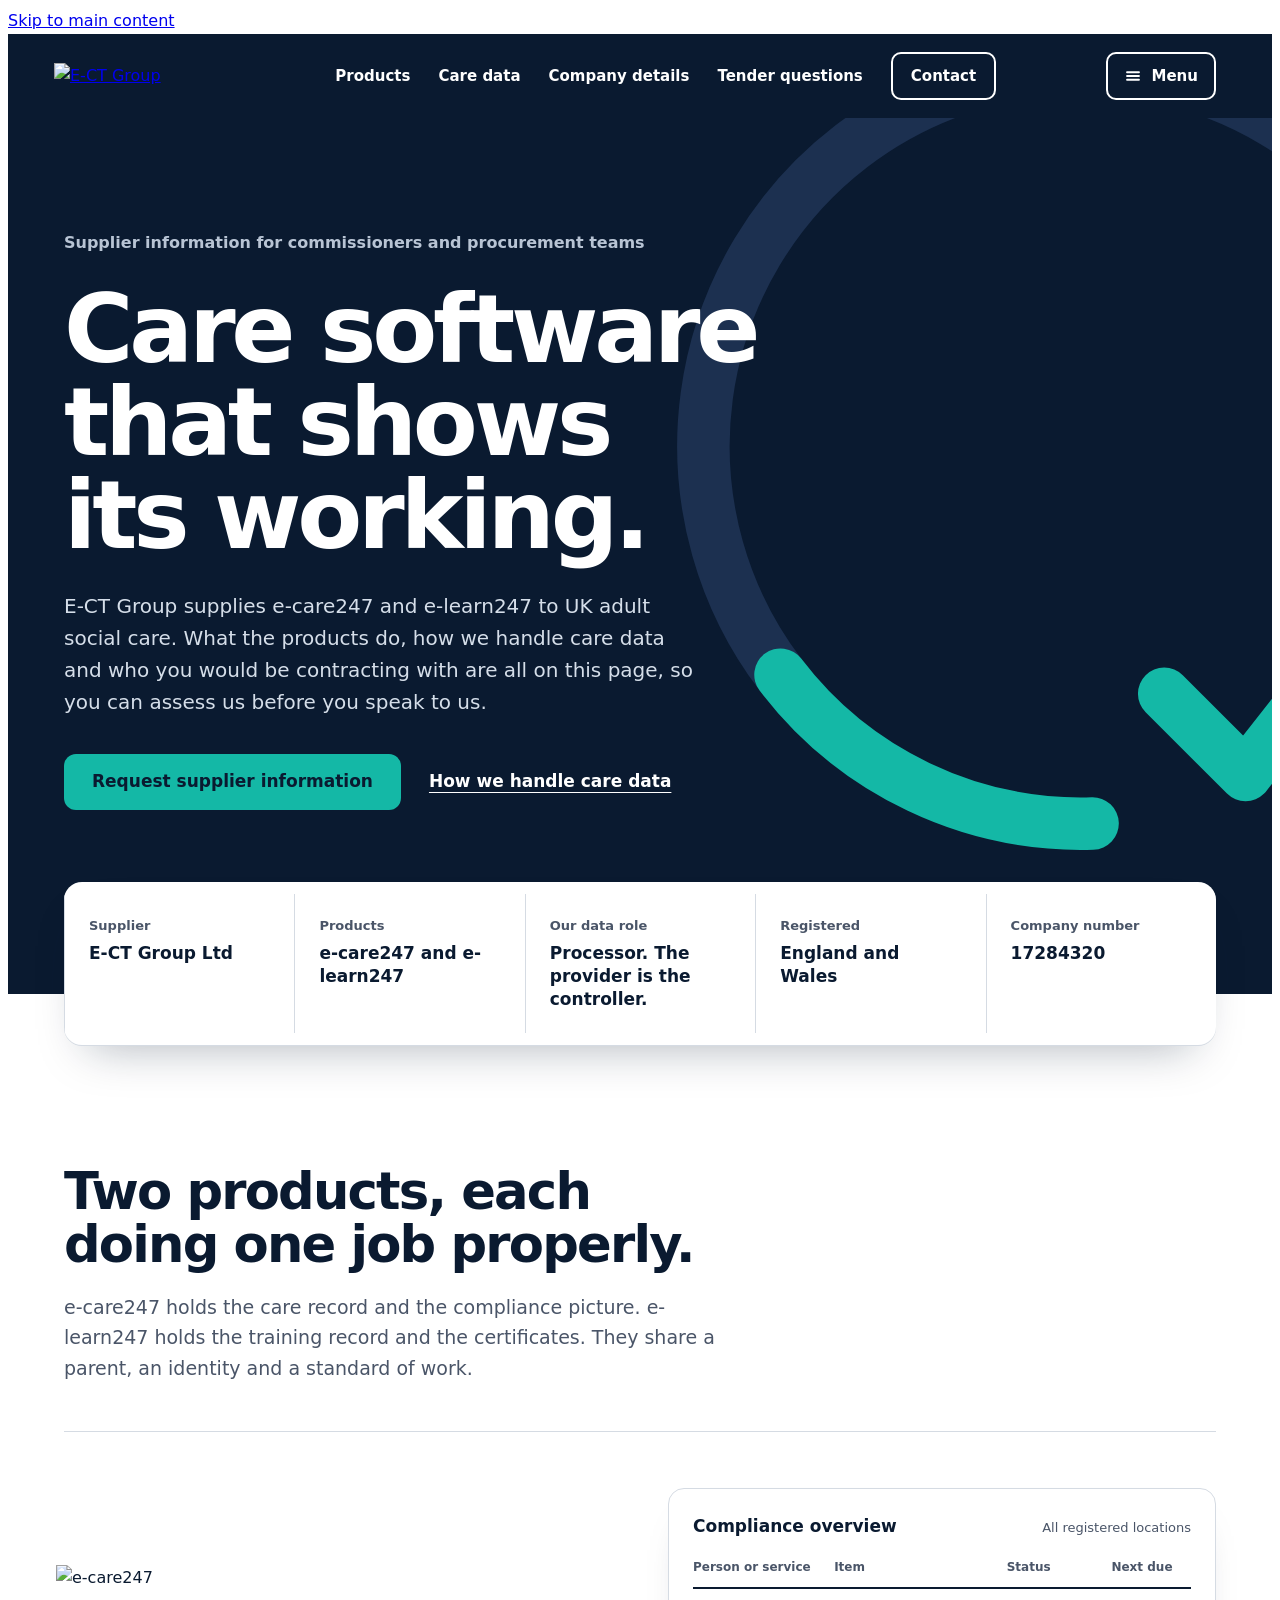
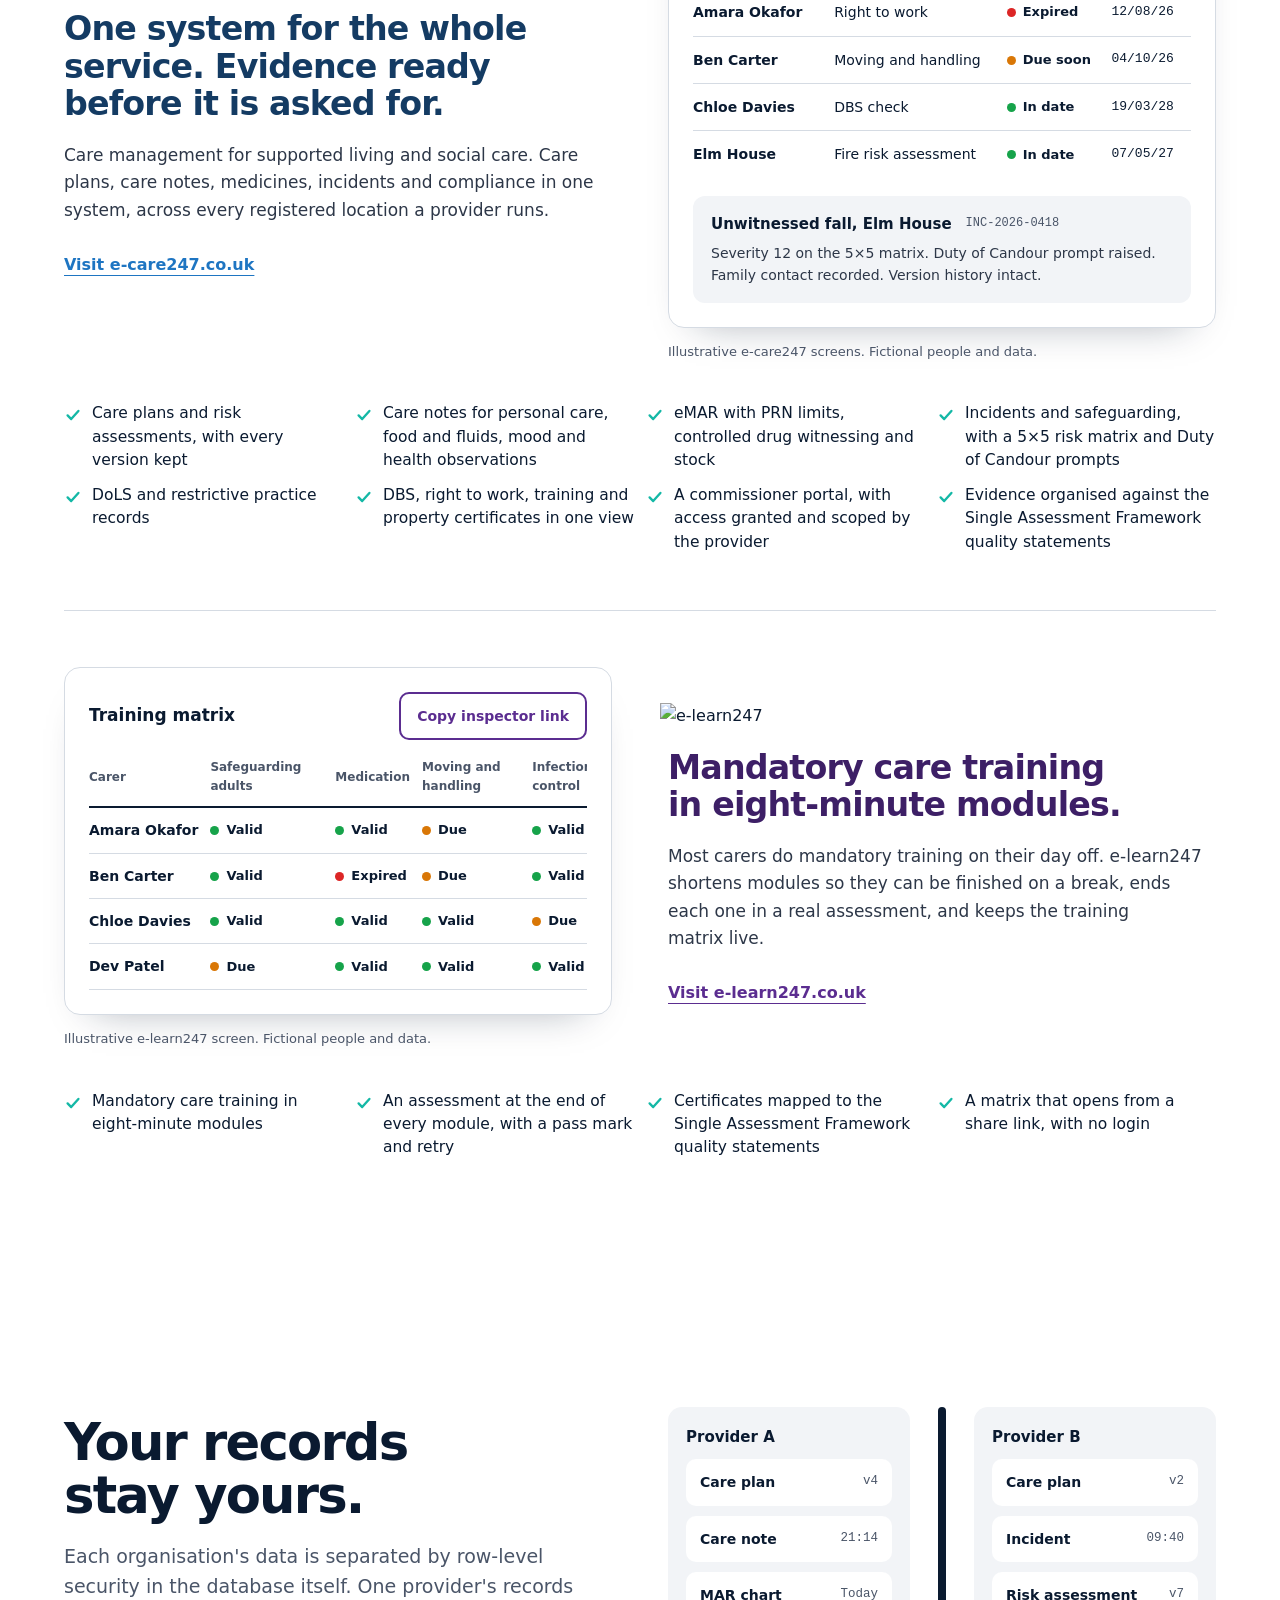
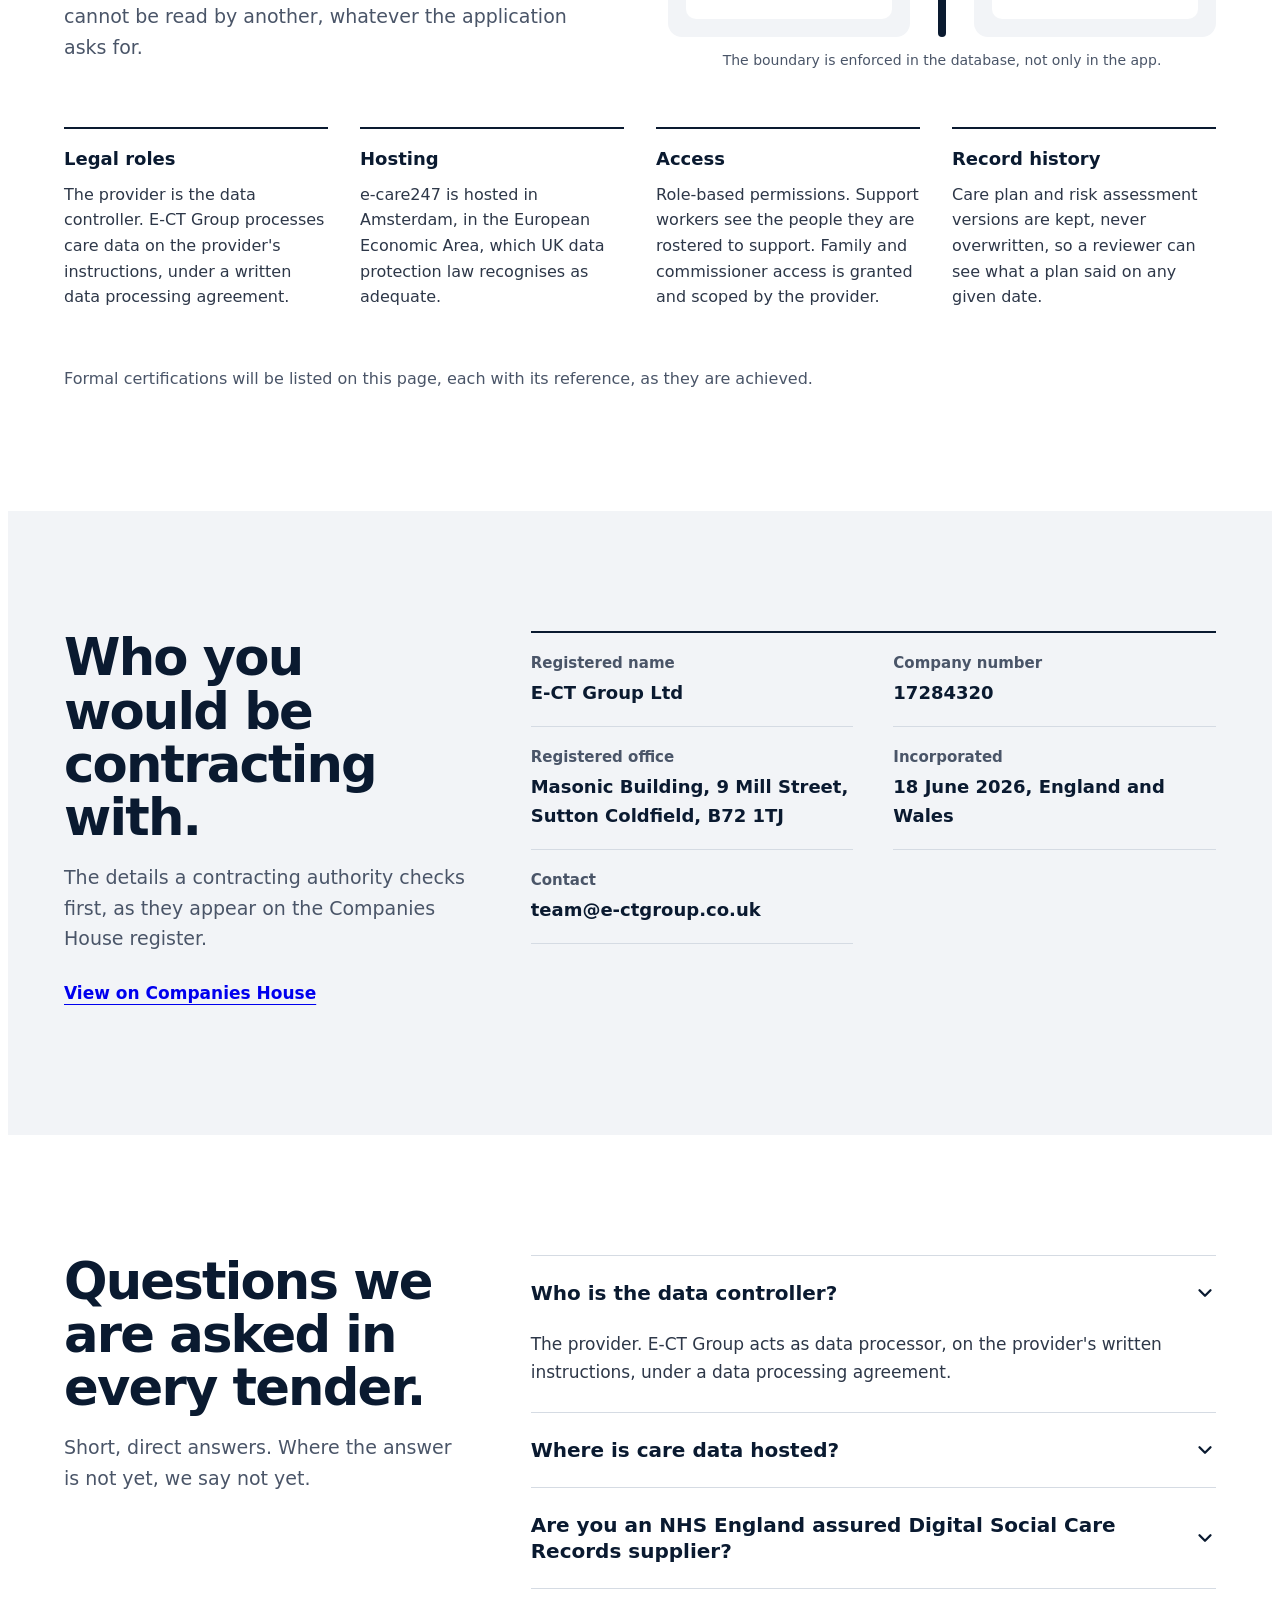
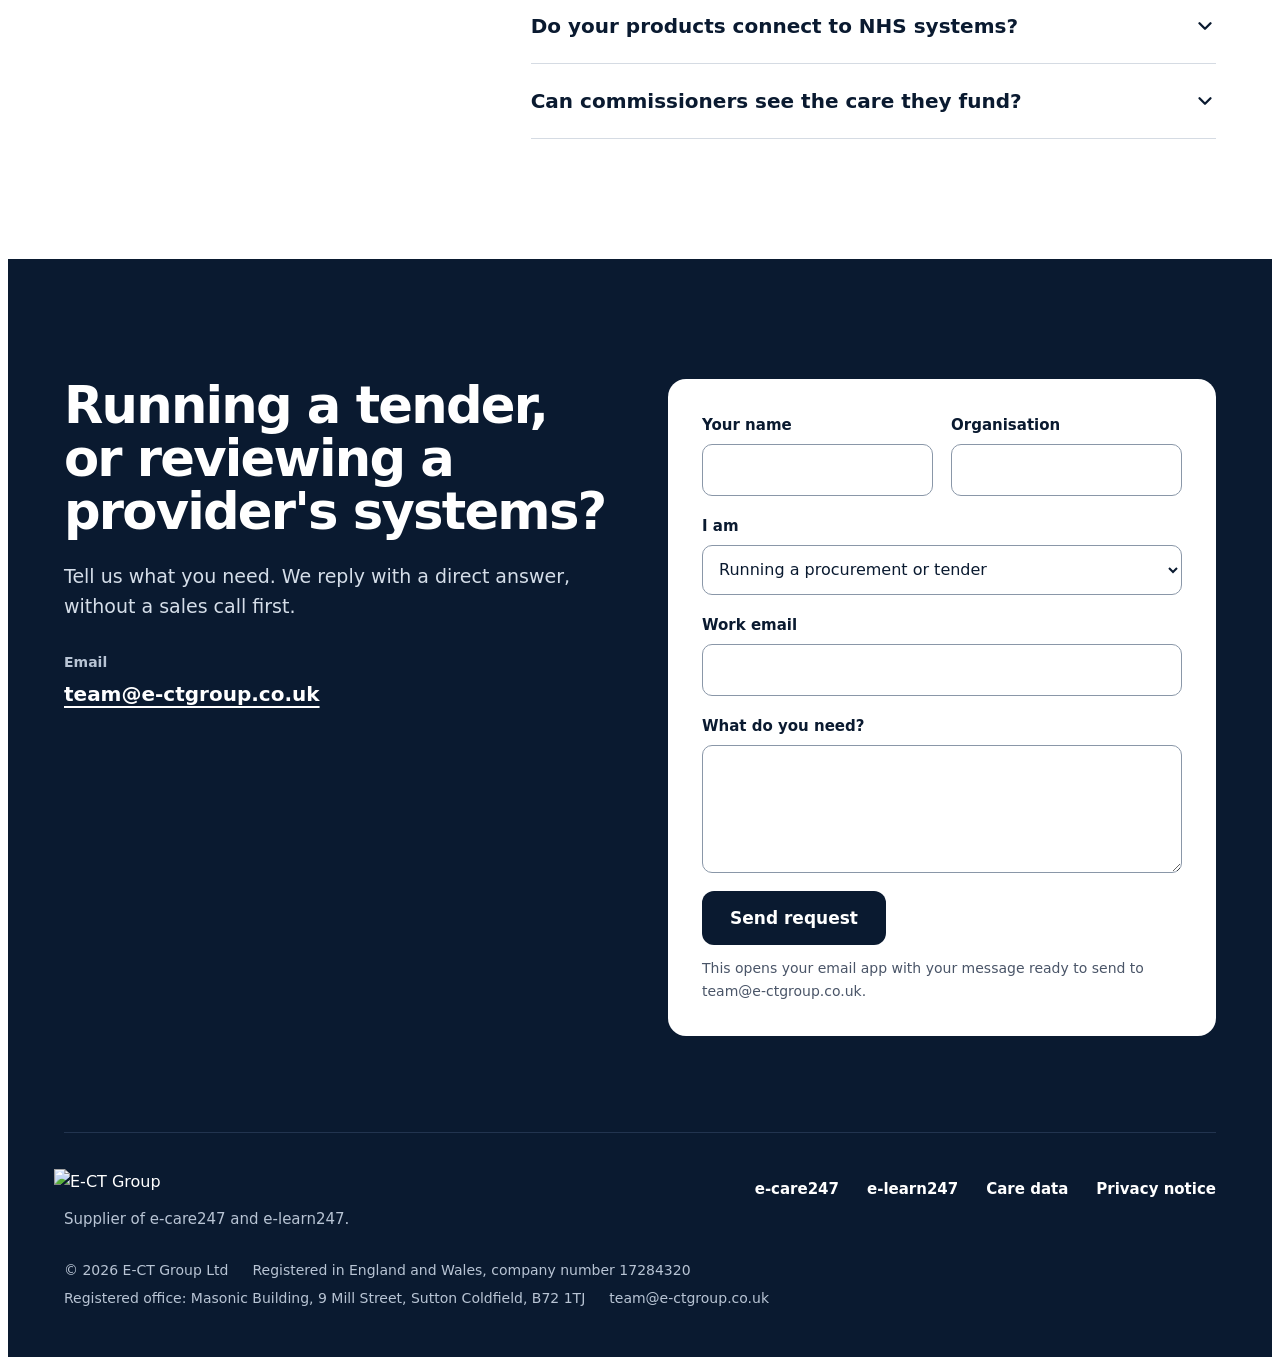
==== index.html @ 73a42988 "Add files via upload" ====
<!doctype html>
<html lang="en-GB">
<head>
<meta charset="utf-8">
<meta name="viewport" content="width=device-width, initial-scale=1">
<title>E-CT Group · Care software for UK adult social care</title>
<meta name="description" content="E-CT Group supplies e-care247 and e-learn247 to UK adult social care. Supplier information for commissioners and procurement teams: products, care data handling and company details.">
<link rel="canonical" href="https://e-ctgroup.co.uk/">
<meta name="theme-color" content="#0A1A30">
<meta property="og:type" content="website">
<meta property="og:site_name" content="E-CT Group">
<meta property="og:title" content="E-CT Group · Care software that shows its working">
<meta property="og:description" content="E-CT Group supplies e-care247 and e-learn247 to UK adult social care. Supplier information for commissioners and procurement teams: products, care data handling and company details.">
<meta property="og:url" content="https://e-ctgroup.co.uk/">
<meta property="og:image" content="https://e-ctgroup.co.uk/assets/img/og-image.png">
<meta property="og:locale" content="en_GB">
<meta name="twitter:card" content="summary_large_image">
<link rel="icon" href="/favicon.svg" type="image/svg+xml">
<link rel="icon" href="/favicon-32.png" sizes="32x32" type="image/png">
<link rel="apple-touch-icon" href="/apple-touch-icon.png">
<link rel="manifest" href="/site.webmanifest">
<link rel="preload" href="/assets/fonts/manrope.woff2" as="font" type="font/woff2" crossorigin>
<link rel="stylesheet" href="/assets/site.css">
<script type="application/ld+json">{"@context": "https://schema.org", "@type": "Organization", "name": "E-CT Group Ltd", "alternateName": "E-CT Group", "url": "https://e-ctgroup.co.uk/", "logo": "https://e-ctgroup.co.uk/assets/img/e-ct-group.svg", "email": "team@e-ctgroup.co.uk", "address": {"@type": "PostalAddress", "streetAddress": "Masonic Building, 9 Mill Street", "addressLocality": "Sutton Coldfield", "postalCode": "B72 1TJ", "addressCountry": "GB"}, "identifier": "17284320"}</script>
<script src="/assets/site.js" defer></script>
</head>
<body>
<div style="font-family: 'Manrope', system-ui, sans-serif; color: #0A1A30; background: #FFFFFF; font-size: 16px; line-height: 1.6">
<a href="#main" class="skip">Skip to main content</a><header style="background: #0A1A30; position: relative; z-index: 20">
<div style="max-width: 1200px; margin: 0 auto; padding-left: 24px; padding-right: 24px; box-sizing: border-box; padding-top: 18px; padding-bottom: 18px; display: flex; flex-wrap: wrap; align-items: center; justify-content: space-between; gap: 12px 24px">
<a href="/" aria-label="E-CT Group home" style="display: block; margin-left: -10px"><img src="/assets/img/e-ct-group-on-dark.svg" alt="E-CT Group" style="width: 172px; height: auto; display: block"></a>
<nav aria-label="Main" class="dnav" style="display: flex; flex-wrap: wrap; align-items: center; gap: 4px 28px; font-size: 15px; font-weight: 600">
<a href="#products" class="navlink" style="text-decoration: none; padding: 10px 0; color: #FFFFFF">Products</a>
<a href="#data" class="navlink" style="text-decoration: none; padding: 10px 0; color: #FFFFFF">Care data</a>
<a href="#company" class="navlink" style="text-decoration: none; padding: 10px 0; color: #FFFFFF">Company details</a>
<a href="#questions" class="navlink" style="text-decoration: none; padding: 10px 0; color: #FFFFFF">Tender questions</a>
<a href="#contact" style="text-decoration: none; padding: 10px 18px; border: 2px solid #FFFFFF; border-radius: 10px; color: #FFFFFF">Contact</a>
</nav>
<details class="mnav">
<summary aria-label="Open menu" style="list-style: none; cursor: pointer; display: inline-flex; align-items: center; gap: 10px; min-height: 44px; padding: 0 16px; border: 2px solid #FFFFFF; border-radius: 10px; color: #FFFFFF; font-weight: 700; font-size: 15px"><svg width="18" height="18" viewBox="0 0 24 24" aria-hidden="true"><path d="M4 7h16M4 12h16M4 17h16" fill="none" stroke="#FFFFFF" stroke-width="2.4" stroke-linecap="round"></path></svg>Menu</summary>
<nav aria-label="Main" class="mpanel" style="position: absolute; left: 0; right: 0; top: 100%; background: #0A1A30; border-top: 1px solid #22344F; padding: 8px 24px 24px; display: flex; flex-direction: column; font-size: 18px; font-weight: 700; box-shadow: 0 24px 40px -20px rgba(0, 0, 0, 0.6)">
<a href="#products" style="color: #FFFFFF; text-decoration: none; padding: 14px 0; border-bottom: 1px solid #22344F">Products</a>
<a href="#data" style="color: #FFFFFF; text-decoration: none; padding: 14px 0; border-bottom: 1px solid #22344F">Care data</a>
<a href="#company" style="color: #FFFFFF; text-decoration: none; padding: 14px 0; border-bottom: 1px solid #22344F">Company details</a>
<a href="#questions" style="color: #FFFFFF; text-decoration: none; padding: 14px 0; border-bottom: 1px solid #22344F">Tender questions</a>
<a href="#contact" style="color: #FFFFFF; text-decoration: none; padding: 14px 0">Contact</a>
</nav>
</details>
</div>
</header>
<main id="main"><section id="top" aria-labelledby="hero-h" style="background: #0A1A30; color: #FFFFFF; position: relative; overflow: hidden">
<svg class="hero-ring" viewBox="0 0 3600 3600" aria-hidden="true" style="position: absolute; right: -260px; top: -120px; width: 900px; height: 900px; pointer-events: none; overflow: visible">
<defs>
<mask id="ring-reveal" maskUnits="userSpaceOnUse" x="-400" y="-400" width="4400" height="4400">
<path class="ring-sweep" pathLength="1" d="M1842.286 3301.788A1510.300 1510.300 0 1 1 2991.046 868.819" fill="none" stroke="#FFFFFF" stroke-width="236" stroke-linecap="round"></path>
</mask>
</defs>
<g class="ring-spin">
<g mask="url(#ring-reveal)">
<path d="M594.033 2706.816A1510.300 1510.300 0 0 1 2991.046 868.819" fill="none" stroke="#1C3050" stroke-width="210" stroke-linecap="round"></path>
<path d="M1842.286 3301.788A1510.300 1510.300 0 0 1 594.033 2706.816" fill="none" stroke="#14B8A6" stroke-width="210" stroke-linecap="round"></path>
</g>
<g class="tick-pop">
<path class="tick-draw" pathLength="1" d="M2128.81 2782.82L2454.23 3108.04L3190.35 2169.31" fill="none" stroke="#14B8A6" stroke-width="210" stroke-linecap="round" stroke-linejoin="round"></path>
</g>
</g>
</svg>
<div class="hero-pad" style="max-width: 1200px; margin: 0 auto; padding-left: 24px; padding-right: 24px; box-sizing: border-box; position: relative; padding-top: 112px; padding-bottom: 184px; display: flex; flex-direction: column; gap: 28px">
<p class="rise rise-1" style="margin: 0; font-size: 16px; font-weight: 600; color: #B8C4D4">Supplier information for commissioners and procurement teams</p>
<h1 id="hero-h" class="rise rise-2" style="margin: 0; font-size: clamp(48px, 7.4vw, 104px); line-height: 0.98; font-weight: 800; letter-spacing: -0.045em; max-width: 860px; text-wrap: balance">Care software that shows its working.</h1>
<p class="rise rise-3" style="margin: 0; font-size: 20px; line-height: 1.6; color: #D5DEE9; max-width: 640px; text-wrap: pretty">E-CT Group supplies e-care247 and e-learn247 to UK adult social care. What the products do, how we handle care data and who you would be contracting with are all on this page, so you can assess us before you speak to us.</p>
<div class="rise rise-4" style="display: flex; flex-wrap: wrap; align-items: center; gap: 14px 28px; padding-top: 8px">
<a href="#contact" style="display: inline-flex; align-items: center; min-height: 56px; padding: 0 28px; border-radius: 12px; background: #14B8A6; color: #0A1A30; font-weight: 800; font-size: 17px; text-decoration: none">Request supplier information</a>
<a href="#data" style="color: #FFFFFF; font-weight: 700; font-size: 17px; text-underline-offset: 5px; padding: 12px 0">How we handle care data</a>
</div>
</div>
</section>
<div style="max-width: 1200px; margin: 0 auto; padding-left: 24px; padding-right: 24px; box-sizing: border-box; position: relative; margin-top: -112px">
<div aria-label="Supplier at a glance" class="rise rise-5 facts" style="background: #FFFFFF; border-radius: 18px; box-shadow: 0 1px 0 #D5DBE3, 0 24px 48px -24px rgba(10, 26, 48, 0.35); padding: 12px 0; display: grid; grid-template-columns: repeat(auto-fit, minmax(min(136px, 100%), 1fr)); gap: 0px; ; overflow: hidden">
<div class="fact" style="display: flex; flex-direction: column; gap: 6px; padding: 22px 24px; border-left: 1px solid #D5DBE3"><span style="font-size: 13px; font-weight: 600; color: #4A5568">Supplier</span><span style="font-size: 17px; line-height: 1.35; font-weight: 700; color: #0A1A30">E-CT Group Ltd</span></div>
<div class="fact" style="display: flex; flex-direction: column; gap: 6px; padding: 22px 24px; border-left: 1px solid #D5DBE3"><span style="font-size: 13px; font-weight: 600; color: #4A5568">Products</span><span style="font-size: 17px; line-height: 1.35; font-weight: 700; color: #0A1A30">e-care247 and e-learn247</span></div>
<div class="fact" style="display: flex; flex-direction: column; gap: 6px; padding: 22px 24px; border-left: 1px solid #D5DBE3"><span style="font-size: 13px; font-weight: 600; color: #4A5568">Our data role</span><span style="font-size: 17px; line-height: 1.35; font-weight: 700; color: #0A1A30">Processor. The provider is the controller.</span></div>
<div class="fact" style="display: flex; flex-direction: column; gap: 6px; padding: 22px 24px; border-left: 1px solid #D5DBE3"><span style="font-size: 13px; font-weight: 600; color: #4A5568">Registered</span><span style="font-size: 17px; line-height: 1.35; font-weight: 700; color: #0A1A30">England and Wales</span></div>
<div class="fact" style="display: flex; flex-direction: column; gap: 6px; padding: 22px 24px; border-left: 1px solid #D5DBE3"><span style="font-size: 13px; font-weight: 600; color: #4A5568">Company number</span><span style="font-size: 17px; line-height: 1.35; font-weight: 700; color: #0A1A30">17284320</span></div>
</div>
</div>
<section id="products" aria-labelledby="products-h" style="background: #FFFFFF">
<div class="pad" style="max-width: 1200px; margin: 0 auto; padding-left: 24px; padding-right: 24px; box-sizing: border-box; padding-top: 120px; padding-bottom: 72px; display: flex; flex-direction: column; gap: 20px">
<h2 id="products-h" style="margin: 0; font-size: clamp(32px, 4vw, 52px); line-height: 1.04; font-weight: 800; letter-spacing: -0.035em; color: #0A1A30; text-wrap: balance; max-width: 820px">Two products, each doing one job properly.</h2>
<p style="margin: 0; font-size: 19px; line-height: 1.6; color: #4A5568; max-width: 680px; text-wrap: pretty">e-care247 holds the care record and the compliance picture. e-learn247 holds the training record and the certificates. They share a parent, an identity and a standard of work.</p>
<div style="padding-top: 28px">
<article id="e-care247" aria-label="e-care247" style="display: flex; flex-direction: column; gap: 40px; padding: 56px 0; border-top: 1px solid #D5DBE3">
<div style="display: grid; grid-template-columns: repeat(auto-fit, minmax(min(440px, 100%), 1fr)); gap: 56px; align-items: center"><div style="display: flex; flex-direction: column; gap: 20px; min-width: 0">
<img loading="lazy" decoding="async" src="/assets/img/e-care247.png" alt="e-care247" style="width: 250px; height: auto; display: block; margin-left: -8px">
<h3 style="margin: 0; font-size: clamp(26px, 2.6vw, 34px); line-height: 1.12; font-weight: 800; letter-spacing: -0.025em; color: #143B63; text-wrap: balance">One system for the whole service. Evidence ready before it is asked for.</h3>
<p style="margin: 0; font-size: 17px; line-height: 1.6; color: #2D3748; text-wrap: pretty">Care management for supported living and social care. Care plans, care notes, medicines, incidents and compliance in one system, across every registered location a provider runs.</p>
<a href="https://e-care247.co.uk" style="font-weight: 800; color: #1E75C2; text-underline-offset: 5px; align-self: flex-start; padding: 8px 0">Visit e-care247.co.uk</a>
</div><figure style="margin: 0; display: flex; flex-direction: column; gap: 14px; min-width: 0">
<div style="background: #FFFFFF; border: 1px solid #D5DBE3; border-radius: 16px; padding: 24px; display: flex; flex-direction: column; gap: 18px; box-shadow: 0 20px 40px -28px rgba(10, 26, 48, 0.4)">
<div style="display: flex; flex-wrap: wrap; justify-content: space-between; align-items: baseline; gap: 8px"><span style="font-size: 17px; font-weight: 800">Compliance overview</span><span style="font-size: 13px; color: #4A5568">All registered locations</span></div>
<div style="overflow-x: auto"><table class="tbl" style="width: 100%; min-width: 440px; border-collapse: collapse; font-size: 14px">
<thead><tr><th scope="col" style="text-align: left; padding: 0 12px 10px 0; border-bottom: 2px solid #0A1A30; font-size: 12px; font-weight: 700; color: #4A5568">Person or service</th><th scope="col" style="text-align: left; padding: 0 12px 10px 0; border-bottom: 2px solid #0A1A30; font-size: 12px; font-weight: 700; color: #4A5568">Item</th><th scope="col" style="text-align: left; padding: 0 12px 10px 0; border-bottom: 2px solid #0A1A30; font-size: 12px; font-weight: 700; color: #4A5568">Status</th><th class="hide-sm" scope="col" style="text-align: left; padding: 0 12px 10px 0; border-bottom: 2px solid #0A1A30; font-size: 12px; font-weight: 700; color: #4A5568">Next due</th></tr></thead>
<tbody>
<tr><td style="padding: 12px 12px 12px 0; border-bottom: 1px solid #D5DBE3; font-weight: 700">Amara Okafor</td><td style="padding: 12px 12px 12px 0; border-bottom: 1px solid #D5DBE3;">Right to work</td><td style="padding: 12px 12px 12px 0; border-bottom: 1px solid #D5DBE3;"><span style="display: inline-flex; align-items: center; gap: 7px; font-size: 13px; font-weight: 600; color: #0A1A30; white-space: nowrap"><span aria-hidden="true" style="width: 9px; height: 9px; border-radius: 50%; background: #DC2626; flex: none"></span>Expired</span></td><td class="hide-sm" style="padding: 12px 0; border-bottom: 1px solid #D5DBE3; font-family: 'JetBrains Mono', ui-monospace, monospace; font-weight: 500; font-size: 13px">12/08/26</td></tr>
<tr><td style="padding: 12px 12px 12px 0; border-bottom: 1px solid #D5DBE3; font-weight: 700">Ben Carter</td><td style="padding: 12px 12px 12px 0; border-bottom: 1px solid #D5DBE3;">Moving and handling</td><td style="padding: 12px 12px 12px 0; border-bottom: 1px solid #D5DBE3;"><span style="display: inline-flex; align-items: center; gap: 7px; font-size: 13px; font-weight: 600; color: #0A1A30; white-space: nowrap"><span aria-hidden="true" style="width: 9px; height: 9px; border-radius: 50%; background: #D97706; flex: none"></span>Due soon</span></td><td class="hide-sm" style="padding: 12px 0; border-bottom: 1px solid #D5DBE3; font-family: 'JetBrains Mono', ui-monospace, monospace; font-weight: 500; font-size: 13px">04/10/26</td></tr>
<tr><td style="padding: 12px 12px 12px 0; border-bottom: 1px solid #D5DBE3; font-weight: 700">Chloe Davies</td><td style="padding: 12px 12px 12px 0; border-bottom: 1px solid #D5DBE3;">DBS check</td><td style="padding: 12px 12px 12px 0; border-bottom: 1px solid #D5DBE3;"><span style="display: inline-flex; align-items: center; gap: 7px; font-size: 13px; font-weight: 600; color: #0A1A30; white-space: nowrap"><span aria-hidden="true" style="width: 9px; height: 9px; border-radius: 50%; background: #16A34A; flex: none"></span>In date</span></td><td class="hide-sm" style="padding: 12px 0; border-bottom: 1px solid #D5DBE3; font-family: 'JetBrains Mono', ui-monospace, monospace; font-weight: 500; font-size: 13px">19/03/28</td></tr>
<tr><td style="padding: 12px 12px 12px 0;  font-weight: 700">Elm House</td><td style="padding: 12px 12px 12px 0; ">Fire risk assessment</td><td style="padding: 12px 12px 12px 0; "><span style="display: inline-flex; align-items: center; gap: 7px; font-size: 13px; font-weight: 600; color: #0A1A30; white-space: nowrap"><span aria-hidden="true" style="width: 9px; height: 9px; border-radius: 50%; background: #16A34A; flex: none"></span>In date</span></td><td class="hide-sm" style="padding: 12px 0;  font-family: 'JetBrains Mono', ui-monospace, monospace; font-weight: 500; font-size: 13px">07/05/27</td></tr>
</tbody></table></div>
<div style="background: #F2F4F7; border-radius: 12px; padding: 16px 18px; display: flex; flex-direction: column; gap: 6px">
<div style="display: flex; flex-wrap: wrap; gap: 8px 14px; align-items: center"><span style="font-size: 15px; font-weight: 800">Unwitnessed fall, Elm House</span><span style="font-family: 'JetBrains Mono', ui-monospace, monospace; font-weight: 500; font-size: 12px; color: #4A5568">INC-2026-0418</span></div>
<span style="font-size: 14px; color: #2D3748">Severity 12 on the 5×5 matrix. Duty of Candour prompt raised. Family contact recorded. Version history intact.</span>
</div>
</div>
<figcaption style="font-size: 13px; color: #4A5568">Illustrative e-care247 screens. Fictional people and data.</figcaption>
</figure></div>
<ul style="margin: 0; padding: 0; list-style: none; display: grid; grid-template-columns: repeat(auto-fit, minmax(min(260px, 100%), 1fr)); gap: 12px; "><li style="display: flex; gap: 10px; align-items: flex-start; font-size: 15.5px; line-height: 1.5"><svg width="18" height="18" viewBox="0 0 20 20" aria-hidden="true" style="flex: none; margin-top: 4px"><path d="M4 10.5l4 4 8-9" fill="none" stroke="#14B8A6" stroke-width="2.6" stroke-linecap="round" stroke-linejoin="round"></path></svg><span>Care plans and risk assessments, with every version kept</span></li><li style="display: flex; gap: 10px; align-items: flex-start; font-size: 15.5px; line-height: 1.5"><svg width="18" height="18" viewBox="0 0 20 20" aria-hidden="true" style="flex: none; margin-top: 4px"><path d="M4 10.5l4 4 8-9" fill="none" stroke="#14B8A6" stroke-width="2.6" stroke-linecap="round" stroke-linejoin="round"></path></svg><span>Care notes for personal care, food and fluids, mood and health observations</span></li><li style="display: flex; gap: 10px; align-items: flex-start; font-size: 15.5px; line-height: 1.5"><svg width="18" height="18" viewBox="0 0 20 20" aria-hidden="true" style="flex: none; margin-top: 4px"><path d="M4 10.5l4 4 8-9" fill="none" stroke="#14B8A6" stroke-width="2.6" stroke-linecap="round" stroke-linejoin="round"></path></svg><span>eMAR with PRN limits, controlled drug witnessing and stock</span></li><li style="display: flex; gap: 10px; align-items: flex-start; font-size: 15.5px; line-height: 1.5"><svg width="18" height="18" viewBox="0 0 20 20" aria-hidden="true" style="flex: none; margin-top: 4px"><path d="M4 10.5l4 4 8-9" fill="none" stroke="#14B8A6" stroke-width="2.6" stroke-linecap="round" stroke-linejoin="round"></path></svg><span>Incidents and safeguarding, with a 5×5 risk matrix and Duty of Candour prompts</span></li><li style="display: flex; gap: 10px; align-items: flex-start; font-size: 15.5px; line-height: 1.5"><svg width="18" height="18" viewBox="0 0 20 20" aria-hidden="true" style="flex: none; margin-top: 4px"><path d="M4 10.5l4 4 8-9" fill="none" stroke="#14B8A6" stroke-width="2.6" stroke-linecap="round" stroke-linejoin="round"></path></svg><span>DoLS and restrictive practice records</span></li><li style="display: flex; gap: 10px; align-items: flex-start; font-size: 15.5px; line-height: 1.5"><svg width="18" height="18" viewBox="0 0 20 20" aria-hidden="true" style="flex: none; margin-top: 4px"><path d="M4 10.5l4 4 8-9" fill="none" stroke="#14B8A6" stroke-width="2.6" stroke-linecap="round" stroke-linejoin="round"></path></svg><span>DBS, right to work, training and property certificates in one view</span></li><li style="display: flex; gap: 10px; align-items: flex-start; font-size: 15.5px; line-height: 1.5"><svg width="18" height="18" viewBox="0 0 20 20" aria-hidden="true" style="flex: none; margin-top: 4px"><path d="M4 10.5l4 4 8-9" fill="none" stroke="#14B8A6" stroke-width="2.6" stroke-linecap="round" stroke-linejoin="round"></path></svg><span>A commissioner portal, with access granted and scoped by the provider</span></li><li style="display: flex; gap: 10px; align-items: flex-start; font-size: 15.5px; line-height: 1.5"><svg width="18" height="18" viewBox="0 0 20 20" aria-hidden="true" style="flex: none; margin-top: 4px"><path d="M4 10.5l4 4 8-9" fill="none" stroke="#14B8A6" stroke-width="2.6" stroke-linecap="round" stroke-linejoin="round"></path></svg><span>Evidence organised against the Single Assessment Framework quality statements</span></li></ul>
</article>
<article id="e-learn247" aria-label="e-learn247" style="display: flex; flex-direction: column; gap: 40px; padding: 56px 0; border-top: 1px solid #D5DBE3">
<div style="display: grid; grid-template-columns: repeat(auto-fit, minmax(min(440px, 100%), 1fr)); gap: 56px; align-items: center"><figure style="margin: 0; display: flex; flex-direction: column; gap: 14px; min-width: 0">
<div style="background: #FFFFFF; border: 1px solid #D5DBE3; border-radius: 16px; padding: 24px; display: flex; flex-direction: column; gap: 18px; box-shadow: 0 20px 40px -28px rgba(10, 26, 48, 0.4)">
<div style="display: flex; flex-wrap: wrap; justify-content: space-between; align-items: center; gap: 10px"><span style="font-size: 17px; font-weight: 800">Training matrix</span><span aria-hidden="true" style="display: inline-flex; align-items: center; font-size: 14px; font-weight: 700; min-height: 44px; padding: 0 16px; border-radius: 10px; border: 2px solid #5B2D90; background: #FFFFFF; color: #5B2D90; cursor: pointer">Copy inspector link</span></div>
<div style="overflow-x: auto"><table class="tbl" style="width: 100%; min-width: 540px; border-collapse: collapse; font-size: 14px">
<thead><tr><th scope="col" style="text-align: left; padding: 0 12px 10px 0; border-bottom: 2px solid #0A1A30; font-size: 12px; font-weight: 700; color: #4A5568">Carer</th><th scope="col" style="text-align: left; padding: 0 12px 10px 0; border-bottom: 2px solid #0A1A30; font-size: 12px; font-weight: 700; color: #4A5568">Safeguarding adults</th><th scope="col" style="text-align: left; padding: 0 12px 10px 0; border-bottom: 2px solid #0A1A30; font-size: 12px; font-weight: 700; color: #4A5568">Medication</th><th class="hide-sm" scope="col" style="text-align: left; padding: 0 12px 10px 0; border-bottom: 2px solid #0A1A30; font-size: 12px; font-weight: 700; color: #4A5568">Moving and handling</th><th class="hide-sm" scope="col" style="text-align: left; padding: 0 12px 10px 0; border-bottom: 2px solid #0A1A30; font-size: 12px; font-weight: 700; color: #4A5568">Infection control</th></tr></thead>
<tbody>
<tr><th scope="row" style="text-align: left; padding: 11px 12px 11px 0; border-bottom: 1px solid #D5DBE3; font-weight: 700; white-space: nowrap">Amara Okafor</th><td style="padding: 11px 10px 11px 0; border-bottom: 1px solid #D5DBE3"><span style="display: inline-flex; align-items: center; gap: 7px; font-size: 13px; font-weight: 600; color: #0A1A30; white-space: nowrap"><span aria-hidden="true" style="width: 9px; height: 9px; border-radius: 50%; background: #16A34A; flex: none"></span>Valid</span></td><td style="padding: 11px 10px 11px 0; border-bottom: 1px solid #D5DBE3"><span style="display: inline-flex; align-items: center; gap: 7px; font-size: 13px; font-weight: 600; color: #0A1A30; white-space: nowrap"><span aria-hidden="true" style="width: 9px; height: 9px; border-radius: 50%; background: #16A34A; flex: none"></span>Valid</span></td><td class="hide-sm" style="padding: 11px 10px 11px 0; border-bottom: 1px solid #D5DBE3"><span style="display: inline-flex; align-items: center; gap: 7px; font-size: 13px; font-weight: 600; color: #0A1A30; white-space: nowrap"><span aria-hidden="true" style="width: 9px; height: 9px; border-radius: 50%; background: #D97706; flex: none"></span>Due</span></td><td class="hide-sm" style="padding: 11px 10px 11px 0; border-bottom: 1px solid #D5DBE3"><span style="display: inline-flex; align-items: center; gap: 7px; font-size: 13px; font-weight: 600; color: #0A1A30; white-space: nowrap"><span aria-hidden="true" style="width: 9px; height: 9px; border-radius: 50%; background: #16A34A; flex: none"></span>Valid</span></td></tr>
<tr><th scope="row" style="text-align: left; padding: 11px 12px 11px 0; border-bottom: 1px solid #D5DBE3; font-weight: 700; white-space: nowrap">Ben Carter</th><td style="padding: 11px 10px 11px 0; border-bottom: 1px solid #D5DBE3"><span style="display: inline-flex; align-items: center; gap: 7px; font-size: 13px; font-weight: 600; color: #0A1A30; white-space: nowrap"><span aria-hidden="true" style="width: 9px; height: 9px; border-radius: 50%; background: #16A34A; flex: none"></span>Valid</span></td><td style="padding: 11px 10px 11px 0; border-bottom: 1px solid #D5DBE3"><span style="display: inline-flex; align-items: center; gap: 7px; font-size: 13px; font-weight: 600; color: #0A1A30; white-space: nowrap"><span aria-hidden="true" style="width: 9px; height: 9px; border-radius: 50%; background: #DC2626; flex: none"></span>Expired</span></td><td class="hide-sm" style="padding: 11px 10px 11px 0; border-bottom: 1px solid #D5DBE3"><span style="display: inline-flex; align-items: center; gap: 7px; font-size: 13px; font-weight: 600; color: #0A1A30; white-space: nowrap"><span aria-hidden="true" style="width: 9px; height: 9px; border-radius: 50%; background: #D97706; flex: none"></span>Due</span></td><td class="hide-sm" style="padding: 11px 10px 11px 0; border-bottom: 1px solid #D5DBE3"><span style="display: inline-flex; align-items: center; gap: 7px; font-size: 13px; font-weight: 600; color: #0A1A30; white-space: nowrap"><span aria-hidden="true" style="width: 9px; height: 9px; border-radius: 50%; background: #16A34A; flex: none"></span>Valid</span></td></tr>
<tr><th scope="row" style="text-align: left; padding: 11px 12px 11px 0; border-bottom: 1px solid #D5DBE3; font-weight: 700; white-space: nowrap">Chloe Davies</th><td style="padding: 11px 10px 11px 0; border-bottom: 1px solid #D5DBE3"><span style="display: inline-flex; align-items: center; gap: 7px; font-size: 13px; font-weight: 600; color: #0A1A30; white-space: nowrap"><span aria-hidden="true" style="width: 9px; height: 9px; border-radius: 50%; background: #16A34A; flex: none"></span>Valid</span></td><td style="padding: 11px 10px 11px 0; border-bottom: 1px solid #D5DBE3"><span style="display: inline-flex; align-items: center; gap: 7px; font-size: 13px; font-weight: 600; color: #0A1A30; white-space: nowrap"><span aria-hidden="true" style="width: 9px; height: 9px; border-radius: 50%; background: #16A34A; flex: none"></span>Valid</span></td><td class="hide-sm" style="padding: 11px 10px 11px 0; border-bottom: 1px solid #D5DBE3"><span style="display: inline-flex; align-items: center; gap: 7px; font-size: 13px; font-weight: 600; color: #0A1A30; white-space: nowrap"><span aria-hidden="true" style="width: 9px; height: 9px; border-radius: 50%; background: #16A34A; flex: none"></span>Valid</span></td><td class="hide-sm" style="padding: 11px 10px 11px 0; border-bottom: 1px solid #D5DBE3"><span style="display: inline-flex; align-items: center; gap: 7px; font-size: 13px; font-weight: 600; color: #0A1A30; white-space: nowrap"><span aria-hidden="true" style="width: 9px; height: 9px; border-radius: 50%; background: #D97706; flex: none"></span>Due</span></td></tr>
<tr><th scope="row" style="text-align: left; padding: 11px 12px 11px 0; border-bottom: 1px solid #D5DBE3; font-weight: 700; white-space: nowrap">Dev Patel</th><td style="padding: 11px 10px 11px 0; border-bottom: 1px solid #D5DBE3"><span style="display: inline-flex; align-items: center; gap: 7px; font-size: 13px; font-weight: 600; color: #0A1A30; white-space: nowrap"><span aria-hidden="true" style="width: 9px; height: 9px; border-radius: 50%; background: #D97706; flex: none"></span>Due</span></td><td style="padding: 11px 10px 11px 0; border-bottom: 1px solid #D5DBE3"><span style="display: inline-flex; align-items: center; gap: 7px; font-size: 13px; font-weight: 600; color: #0A1A30; white-space: nowrap"><span aria-hidden="true" style="width: 9px; height: 9px; border-radius: 50%; background: #16A34A; flex: none"></span>Valid</span></td><td class="hide-sm" style="padding: 11px 10px 11px 0; border-bottom: 1px solid #D5DBE3"><span style="display: inline-flex; align-items: center; gap: 7px; font-size: 13px; font-weight: 600; color: #0A1A30; white-space: nowrap"><span aria-hidden="true" style="width: 9px; height: 9px; border-radius: 50%; background: #16A34A; flex: none"></span>Valid</span></td><td class="hide-sm" style="padding: 11px 10px 11px 0; border-bottom: 1px solid #D5DBE3"><span style="display: inline-flex; align-items: center; gap: 7px; font-size: 13px; font-weight: 600; color: #0A1A30; white-space: nowrap"><span aria-hidden="true" style="width: 9px; height: 9px; border-radius: 50%; background: #16A34A; flex: none"></span>Valid</span></td></tr>
</tbody></table></div>
</div>
<figcaption style="font-size: 13px; color: #4A5568">Illustrative e-learn247 screen. Fictional people and data.</figcaption>
</figure><div style="display: flex; flex-direction: column; gap: 20px; min-width: 0">
<img loading="lazy" decoding="async" src="/assets/img/e-learn247.png" alt="e-learn247" style="width: 262px; height: auto; display: block; margin-left: -8px">
<h3 style="margin: 0; font-size: clamp(26px, 2.6vw, 34px); line-height: 1.12; font-weight: 800; letter-spacing: -0.025em; color: #3D1F66; text-wrap: balance">Mandatory care training in eight-minute modules.</h3>
<p style="margin: 0; font-size: 17px; line-height: 1.6; color: #2D3748; text-wrap: pretty">Most carers do mandatory training on their day off. e-learn247 shortens modules so they can be finished on a break, ends each one in a real assessment, and keeps the training matrix live.</p>
<a href="https://e-learn247.co.uk" style="font-weight: 800; color: #5B2D90; text-underline-offset: 5px; align-self: flex-start; padding: 8px 0">Visit e-learn247.co.uk</a>
</div></div>
<ul style="margin: 0; padding: 0; list-style: none; display: grid; grid-template-columns: repeat(auto-fit, minmax(min(260px, 100%), 1fr)); gap: 12px; "><li style="display: flex; gap: 10px; align-items: flex-start; font-size: 15.5px; line-height: 1.5"><svg width="18" height="18" viewBox="0 0 20 20" aria-hidden="true" style="flex: none; margin-top: 4px"><path d="M4 10.5l4 4 8-9" fill="none" stroke="#14B8A6" stroke-width="2.6" stroke-linecap="round" stroke-linejoin="round"></path></svg><span>Mandatory care training in eight-minute modules</span></li><li style="display: flex; gap: 10px; align-items: flex-start; font-size: 15.5px; line-height: 1.5"><svg width="18" height="18" viewBox="0 0 20 20" aria-hidden="true" style="flex: none; margin-top: 4px"><path d="M4 10.5l4 4 8-9" fill="none" stroke="#14B8A6" stroke-width="2.6" stroke-linecap="round" stroke-linejoin="round"></path></svg><span>An assessment at the end of every module, with a pass mark and retry</span></li><li style="display: flex; gap: 10px; align-items: flex-start; font-size: 15.5px; line-height: 1.5"><svg width="18" height="18" viewBox="0 0 20 20" aria-hidden="true" style="flex: none; margin-top: 4px"><path d="M4 10.5l4 4 8-9" fill="none" stroke="#14B8A6" stroke-width="2.6" stroke-linecap="round" stroke-linejoin="round"></path></svg><span>Certificates mapped to the Single Assessment Framework quality statements</span></li><li style="display: flex; gap: 10px; align-items: flex-start; font-size: 15.5px; line-height: 1.5"><svg width="18" height="18" viewBox="0 0 20 20" aria-hidden="true" style="flex: none; margin-top: 4px"><path d="M4 10.5l4 4 8-9" fill="none" stroke="#14B8A6" stroke-width="2.6" stroke-linecap="round" stroke-linejoin="round"></path></svg><span>A matrix that opens from a share link, with no login</span></li></ul>
</article>
</div>
</div>
</section>
<section id="data" aria-labelledby="data-h" style="background: #FFFFFF">
<div class="pad" style="max-width: 1200px; margin: 0 auto; padding-left: 24px; padding-right: 24px; box-sizing: border-box; padding-top: 120px; padding-bottom: 120px; display: flex; flex-direction: column; gap: 56px">
<div style="display: grid; grid-template-columns: repeat(auto-fit, minmax(min(440px, 100%), 1fr)); gap: 56px; align-items: center">
<div style="display: flex; flex-direction: column; gap: 18px"><h2 id="data-h" style="margin: 0; font-size: clamp(32px, 4vw, 52px); line-height: 1.04; font-weight: 800; letter-spacing: -0.035em; color: #0A1A30; text-wrap: balance; max-width: 820px">Your records stay yours.</h2><p style="margin: 0; font-size: 19px; line-height: 1.6; color: #4A5568; max-width: 680px; text-wrap: pretty">Each organisation's data is separated by row-level security in the database itself. One provider's records cannot be read by another, whatever the application asks for.</p></div>
<figure style="margin: 0; display: flex; flex-direction: column; gap: 12px">
<div class="orgs" style="display: flex; align-items: stretch; gap: 0">
<div style="flex: 1 1 0; min-width: 0; background: #F2F4F7; border-radius: 14px; padding: 18px; display: flex; flex-direction: column; gap: 10px"><span style="font-size: 15px; font-weight: 800">Provider A</span><div style="background: #FFFFFF; border-radius: 10px; padding: 12px 14px; display: flex; justify-content: space-between; gap: 10px; font-size: 14px"><span style="font-weight: 700">Care plan</span><span style="color: #4A5568; font-family: 'JetBrains Mono', ui-monospace, monospace; font-weight: 500; font-size: 12.5px">v4</span></div><div style="background: #FFFFFF; border-radius: 10px; padding: 12px 14px; display: flex; justify-content: space-between; gap: 10px; font-size: 14px"><span style="font-weight: 700">Care note</span><span style="color: #4A5568; font-family: 'JetBrains Mono', ui-monospace, monospace; font-weight: 500; font-size: 12.5px">21:14</span></div><div style="background: #FFFFFF; border-radius: 10px; padding: 12px 14px; display: flex; justify-content: space-between; gap: 10px; font-size: 14px"><span style="font-weight: 700">MAR chart</span><span style="color: #4A5568; font-family: 'JetBrains Mono', ui-monospace, monospace; font-weight: 500; font-size: 12.5px">Today</span></div></div>
<div class="orgdiv" style="flex: 0 0 64px; display: flex; align-items: center; justify-content: center"><div style="width: 8px; align-self: stretch; background: #0A1A30; border-radius: 4px"></div></div>
<div style="flex: 1 1 0; min-width: 0; background: #F2F4F7; border-radius: 14px; padding: 18px; display: flex; flex-direction: column; gap: 10px"><span style="font-size: 15px; font-weight: 800">Provider B</span><div style="background: #FFFFFF; border-radius: 10px; padding: 12px 14px; display: flex; justify-content: space-between; gap: 10px; font-size: 14px"><span style="font-weight: 700">Care plan</span><span style="color: #4A5568; font-family: 'JetBrains Mono', ui-monospace, monospace; font-weight: 500; font-size: 12.5px">v2</span></div><div style="background: #FFFFFF; border-radius: 10px; padding: 12px 14px; display: flex; justify-content: space-between; gap: 10px; font-size: 14px"><span style="font-weight: 700">Incident</span><span style="color: #4A5568; font-family: 'JetBrains Mono', ui-monospace, monospace; font-weight: 500; font-size: 12.5px">09:40</span></div><div style="background: #FFFFFF; border-radius: 10px; padding: 12px 14px; display: flex; justify-content: space-between; gap: 10px; font-size: 14px"><span style="font-weight: 700">Risk assessment</span><span style="color: #4A5568; font-family: 'JetBrains Mono', ui-monospace, monospace; font-weight: 500; font-size: 12.5px">v7</span></div></div>
</div>
<figcaption style="font-size: 14px; color: #4A5568; text-align: center">The boundary is enforced in the database, not only in the app.</figcaption>
</figure>
</div>
<div style="display: grid; grid-template-columns: repeat(auto-fit, minmax(min(240px, 100%), 1fr)); gap: 32px; ">
<div style="display: flex; flex-direction: column; gap: 8px; border-top: 2px solid #0A1A30; padding-top: 16px"><h3 style="margin: 0; font-size: 18px; font-weight: 800">Legal roles</h3><p style="margin: 0; font-size: 16px; line-height: 1.6; color: #2D3748">The provider is the data controller. E-CT Group processes care data on the provider's instructions, under a written data processing agreement.</p></div>
<div style="display: flex; flex-direction: column; gap: 8px; border-top: 2px solid #0A1A30; padding-top: 16px"><h3 style="margin: 0; font-size: 18px; font-weight: 800">Hosting</h3><p style="margin: 0; font-size: 16px; line-height: 1.6; color: #2D3748">e-care247 is hosted in Amsterdam, in the European Economic Area, which UK data protection law recognises as adequate.</p></div>
<div style="display: flex; flex-direction: column; gap: 8px; border-top: 2px solid #0A1A30; padding-top: 16px"><h3 style="margin: 0; font-size: 18px; font-weight: 800">Access</h3><p style="margin: 0; font-size: 16px; line-height: 1.6; color: #2D3748">Role-based permissions. Support workers see the people they are rostered to support. Family and commissioner access is granted and scoped by the provider.</p></div>
<div style="display: flex; flex-direction: column; gap: 8px; border-top: 2px solid #0A1A30; padding-top: 16px"><h3 style="margin: 0; font-size: 18px; font-weight: 800">Record history</h3><p style="margin: 0; font-size: 16px; line-height: 1.6; color: #2D3748">Care plan and risk assessment versions are kept, never overwritten, so a reviewer can see what a plan said on any given date.</p></div>
</div>
<p style="margin: 0; font-size: 16px; line-height: 1.6; color: #4A5568; max-width: 760px">Formal certifications will be listed on this page, each with its reference, as they are achieved.</p>
</div>
</section>
<section id="company" aria-labelledby="company-h" style="background: #F2F4F7">
<div class="pad" style="max-width: 1200px; margin: 0 auto; padding-left: 24px; padding-right: 24px; box-sizing: border-box; padding-top: 120px; padding-bottom: 120px; display: flex; flex-wrap: wrap; gap: 40px 64px; align-items: flex-start">
<div style="flex: 1 1 340px; min-width: 0; display: flex; flex-direction: column; gap: 18px"><h2 id="company-h" style="margin: 0; font-size: clamp(32px, 4vw, 52px); line-height: 1.04; font-weight: 800; letter-spacing: -0.035em; color: #0A1A30; text-wrap: balance; max-width: 820px">Who you would be contracting with.</h2><p style="margin: 0; font-size: 19px; line-height: 1.6; color: #4A5568; max-width: 680px; text-wrap: pretty">The details a contracting authority checks first, as they appear on the Companies House register.</p>
<a href="https://find-and-update.company-information.service.gov.uk/company/17284320" style="font-weight: 800; font-size: 17px; text-underline-offset: 5px; align-self: flex-start; padding: 8px 0">View on Companies House</a></div>
<dl style="flex: 2 1 560px; min-width: 0; margin: 0; border-top: 2px solid #0A1A30; display: grid; grid-template-columns: repeat(auto-fit, minmax(min(240px, 100%), 1fr)); gap: 0px; column-gap: 40px">
<div style="display: flex; flex-direction: column; gap: 4px; padding: 18px 0; border-bottom: 1px solid #D5DBE3"><dt style="font-size: 15px; font-weight: 700; color: #4A5568">Registered name</dt><dd style="margin: 0; font-size: 18px; font-weight: 800">E-CT Group Ltd</dd></div>
<div style="display: flex; flex-direction: column; gap: 4px; padding: 18px 0; border-bottom: 1px solid #D5DBE3"><dt style="font-size: 15px; font-weight: 700; color: #4A5568">Company number</dt><dd style="margin: 0; font-size: 18px; font-weight: 800">17284320</dd></div>
<div style="display: flex; flex-direction: column; gap: 4px; padding: 18px 0; border-bottom: 1px solid #D5DBE3"><dt style="font-size: 15px; font-weight: 700; color: #4A5568">Registered office</dt><dd style="margin: 0; font-size: 18px; font-weight: 800">Masonic Building, 9 Mill Street, Sutton Coldfield, B72 1TJ</dd></div>
<div style="display: flex; flex-direction: column; gap: 4px; padding: 18px 0; border-bottom: 1px solid #D5DBE3"><dt style="font-size: 15px; font-weight: 700; color: #4A5568">Incorporated</dt><dd style="margin: 0; font-size: 18px; font-weight: 800">18 June 2026, England and Wales</dd></div>
<div style="display: flex; flex-direction: column; gap: 4px; padding: 18px 0; border-bottom: 1px solid #D5DBE3"><dt style="font-size: 15px; font-weight: 700; color: #4A5568">Contact</dt><dd style="margin: 0; font-size: 18px; font-weight: 800">team@e-ctgroup.co.uk</dd></div>
</dl>
</div>
</section>
<section id="questions" aria-labelledby="questions-h" style="background: #FFFFFF">
<div class="pad" style="max-width: 1200px; margin: 0 auto; padding-left: 24px; padding-right: 24px; box-sizing: border-box; padding-top: 120px; padding-bottom: 120px; display: flex; flex-wrap: wrap; gap: 40px 64px; align-items: flex-start">
<div style="flex: 1 1 340px; min-width: 0; display: flex; flex-direction: column; gap: 18px"><h2 id="questions-h" style="margin: 0; font-size: clamp(32px, 4vw, 52px); line-height: 1.04; font-weight: 800; letter-spacing: -0.035em; color: #0A1A30; text-wrap: balance; max-width: 820px">Questions we are asked in every tender.</h2><p style="margin: 0; font-size: 19px; line-height: 1.6; color: #4A5568; max-width: 680px; text-wrap: pretty">Short, direct answers. Where the answer is not yet, we say not yet.</p></div>
<div style="flex: 2 1 560px; min-width: 0; border-top: 1px solid #D5DBE3">
<details open style="border-bottom: 1px solid #D5DBE3">
<summary style="cursor: pointer; list-style: none; display: flex; justify-content: space-between; align-items: center; gap: 24px; padding: 24px 0; font-size: 20px; font-weight: 800; line-height: 1.3">Who is the data controller?<svg class="chev" width="22" height="22" viewBox="0 0 24 24" aria-hidden="true" style="flex: none"><path d="M6 9l6 6 6-6" fill="none" stroke="#0A1A30" stroke-width="2.5" stroke-linecap="round" stroke-linejoin="round"></path></svg></summary>
<p style="margin: 0; padding: 0 48px 26px 0; font-size: 17px; line-height: 1.65; color: #2D3748; max-width: 760px">The provider. E-CT Group acts as data processor, on the provider's written instructions, under a data processing agreement.</p>
</details>
<details style="border-bottom: 1px solid #D5DBE3">
<summary style="cursor: pointer; list-style: none; display: flex; justify-content: space-between; align-items: center; gap: 24px; padding: 24px 0; font-size: 20px; font-weight: 800; line-height: 1.3">Where is care data hosted?<svg class="chev" width="22" height="22" viewBox="0 0 24 24" aria-hidden="true" style="flex: none"><path d="M6 9l6 6 6-6" fill="none" stroke="#0A1A30" stroke-width="2.5" stroke-linecap="round" stroke-linejoin="round"></path></svg></summary>
<p style="margin: 0; padding: 0 48px 26px 0; font-size: 17px; line-height: 1.65; color: #2D3748; max-width: 760px">e-care247 is hosted in Amsterdam, in the European Economic Area. UK data protection law recognises the EEA as adequate, so no extra transfer safeguards are needed.</p>
</details>
<details style="border-bottom: 1px solid #D5DBE3">
<summary style="cursor: pointer; list-style: none; display: flex; justify-content: space-between; align-items: center; gap: 24px; padding: 24px 0; font-size: 20px; font-weight: 800; line-height: 1.3">Are you an NHS England assured Digital Social Care Records supplier?<svg class="chev" width="22" height="22" viewBox="0 0 24 24" aria-hidden="true" style="flex: none"><path d="M6 9l6 6 6-6" fill="none" stroke="#0A1A30" stroke-width="2.5" stroke-linecap="round" stroke-linejoin="round"></path></svg></summary>
<p style="margin: 0; padding: 0 48px 26px 0; font-size: 17px; line-height: 1.65; color: #2D3748; max-width: 760px">Not yet. When we are, the listing and its reference will be shown on this page.</p>
</details>
<details style="border-bottom: 1px solid #D5DBE3">
<summary style="cursor: pointer; list-style: none; display: flex; justify-content: space-between; align-items: center; gap: 24px; padding: 24px 0; font-size: 20px; font-weight: 800; line-height: 1.3">Do your products connect to NHS systems?<svg class="chev" width="22" height="22" viewBox="0 0 24 24" aria-hidden="true" style="flex: none"><path d="M6 9l6 6 6-6" fill="none" stroke="#0A1A30" stroke-width="2.5" stroke-linecap="round" stroke-linejoin="round"></path></svg></summary>
<p style="margin: 0; padding: 0 48px 26px 0; font-size: 17px; line-height: 1.65; color: #2D3748; max-width: 760px">Not yet. Neither product currently exchanges data with NHS systems such as GP Connect. We will update this answer when that changes.</p>
</details>
<details style="border-bottom: 1px solid #D5DBE3">
<summary style="cursor: pointer; list-style: none; display: flex; justify-content: space-between; align-items: center; gap: 24px; padding: 24px 0; font-size: 20px; font-weight: 800; line-height: 1.3">Can commissioners see the care they fund?<svg class="chev" width="22" height="22" viewBox="0 0 24 24" aria-hidden="true" style="flex: none"><path d="M6 9l6 6 6-6" fill="none" stroke="#0A1A30" stroke-width="2.5" stroke-linecap="round" stroke-linejoin="round"></path></svg></summary>
<p style="margin: 0; padding: 0 48px 26px 0; font-size: 17px; line-height: 1.65; color: #2D3748; max-width: 760px">Yes, with the provider's agreement. The commissioner portal in e-care247 gives access to the records of the people you fund, and e-learn247's training matrix opens from a share link with no login.</p>
</details>
</div>
</div>
</section>
</main><section id="contact" aria-labelledby="contact-h" style="background: #0A1A30; color: #FFFFFF">
<div class="pad" style="max-width: 1200px; margin: 0 auto; padding-left: 24px; padding-right: 24px; box-sizing: border-box; padding-top: 120px; padding-bottom: 96px; display: grid; grid-template-columns: repeat(auto-fit, minmax(min(420px, 100%), 1fr)); gap: 56px; align-items: start">
<div style="display: flex; flex-direction: column; gap: 22px">
<h2 id="contact-h" style="margin: 0; font-size: clamp(32px, 4vw, 52px); line-height: 1.04; font-weight: 800; letter-spacing: -0.035em; color: #FFFFFF; text-wrap: balance; max-width: 820px">Running a tender, or reviewing a provider's systems?</h2>
<p style="margin: 0; font-size: 19px; line-height: 1.6; color: #D5DEE9; max-width: 680px; text-wrap: pretty">Tell us what you need. We reply with a direct answer, without a sales call first.</p>
<dl style="margin: 8px 0 0; display: flex; flex-direction: column; gap: 18px">
<div style="display: flex; flex-direction: column; gap: 4px"><dt style="font-size: 14px; font-weight: 600; color: #B8C4D4">Email</dt><dd style="margin: 0"><a href="mailto:team@e-ctgroup.co.uk" style="color: #FFFFFF; font-size: 20px; font-weight: 800; text-underline-offset: 5px">team@e-ctgroup.co.uk</a></dd></div>
</dl>
</div>
<form id="enquiry" action="mailto:team@e-ctgroup.co.uk" method="post" enctype="text/plain" novalidate aria-label="Request supplier information" style="background: #FFFFFF; color: #0A1A30; border-radius: 18px; padding: 34px; display: grid; grid-template-columns: repeat(auto-fit, minmax(min(220px, 100%), 1fr)); gap: 18px">
<div style="display: flex; flex-direction: column; gap: 7px; "><label for="f-name" style="font-weight: 700; font-size: 15px">Your name</label><input required id="f-name" name="f-name" type="text" autocomplete="name" style="font: inherit; min-height: 50px; padding: 0 14px; border: 1.5px solid #8A97A8; border-radius: 10px; background: #FFFFFF; color: #0A1A30"></div>
<div style="display: flex; flex-direction: column; gap: 7px; "><label for="f-org" style="font-weight: 700; font-size: 15px">Organisation</label><input id="f-org" name="f-org" type="text" autocomplete="organization" style="font: inherit; min-height: 50px; padding: 0 14px; border: 1.5px solid #8A97A8; border-radius: 10px; background: #FFFFFF; color: #0A1A30"></div>
<div style="display: flex; flex-direction: column; gap: 7px; grid-column: 1 / -1"><label for="f-role" style="font-weight: 700; font-size: 15px">I am</label>
<select id="f-role" name="role" style="font: inherit; min-height: 50px; padding: 0 12px; border: 1.5px solid #8A97A8; border-radius: 10px; background: #FFFFFF; color: #0A1A30">
<option>Running a procurement or tender</option><option>A local authority commissioner</option><option>From the NHS or an ICB</option><option>A care provider</option><option>Something else</option>
</select></div>
<div style="display: flex; flex-direction: column; gap: 7px; grid-column: 1 / -1;"><label for="f-email" style="font-weight: 700; font-size: 15px">Work email</label><input required id="f-email" name="f-email" type="email" autocomplete="email" style="font: inherit; min-height: 50px; padding: 0 14px; border: 1.5px solid #8A97A8; border-radius: 10px; background: #FFFFFF; color: #0A1A30"></div>
<div style="display: flex; flex-direction: column; gap: 7px; grid-column: 1 / -1"><label for="f-msg" style="font-weight: 700; font-size: 15px">What do you need?</label><textarea id="f-msg" name="message" rows="4" style="font: inherit; padding: 12px 14px; border: 1.5px solid #8A97A8; border-radius: 10px; background: #FFFFFF; color: #0A1A30; resize: vertical"></textarea></div>
<button type="submit" style="grid-column: 1 / -1; justify-self: start; font: inherit; font-weight: 800; font-size: 17px; min-height: 54px; padding: 0 28px; border: 0; border-radius: 12px; background: #0A1A30; color: #FFFFFF; cursor: pointer">Send request</button>
<p id="enquiry-note" style="grid-column: 1 / -1; margin: -6px 0 0; font-size: 14px; color: #4A5568">This opens your email app with your message ready to send to team@e-ctgroup.co.uk.</p>
</form>
</div>
<footer style="max-width: 1200px; margin: 0 auto; padding-left: 24px; padding-right: 24px; box-sizing: border-box; padding-bottom: 48px">
<div style="border-top: 1px solid #22344F; padding-top: 36px; display: flex; flex-wrap: wrap; gap: 28px 48px; justify-content: space-between; align-items: flex-start">
<div style="display: flex; flex-direction: column; gap: 12px"><img src="/assets/img/e-ct-group-on-dark.svg" alt="E-CT Group" style="width: 168px; height: auto; display: block; margin-left: -10px"><p style="margin: 0; color: #B8C4D4; font-size: 15px">Supplier of e-care247 and e-learn247.</p></div>
<nav aria-label="Footer" style="display: flex; flex-wrap: wrap; gap: 8px 28px; font-weight: 600; font-size: 15px">
<a href="https://e-care247.co.uk" style="color: #FFFFFF; text-decoration: none; padding: 8px 0">e-care247</a>
<a href="#products" style="color: #FFFFFF; text-decoration: none; padding: 8px 0">e-learn247</a>
<a href="#data" style="color: #FFFFFF; text-decoration: none; padding: 8px 0">Care data</a>
<a href="/privacy" style="color: #FFFFFF; text-decoration: none; padding: 8px 0">Privacy notice</a>
</nav>
</div>
<p style="margin: 28px 0 0; display: flex; flex-wrap: wrap; gap: 6px 24px; font-size: 14px; color: #B8C4D4"><span>© 2026 E-CT Group Ltd</span><span>Registered in England and Wales, company number 17284320</span><span>Registered office: Masonic Building, 9 Mill Street, Sutton Coldfield, B72 1TJ</span><span>team@e-ctgroup.co.uk</span></p>
</footer>
</section>

</div>
</body>
</html>
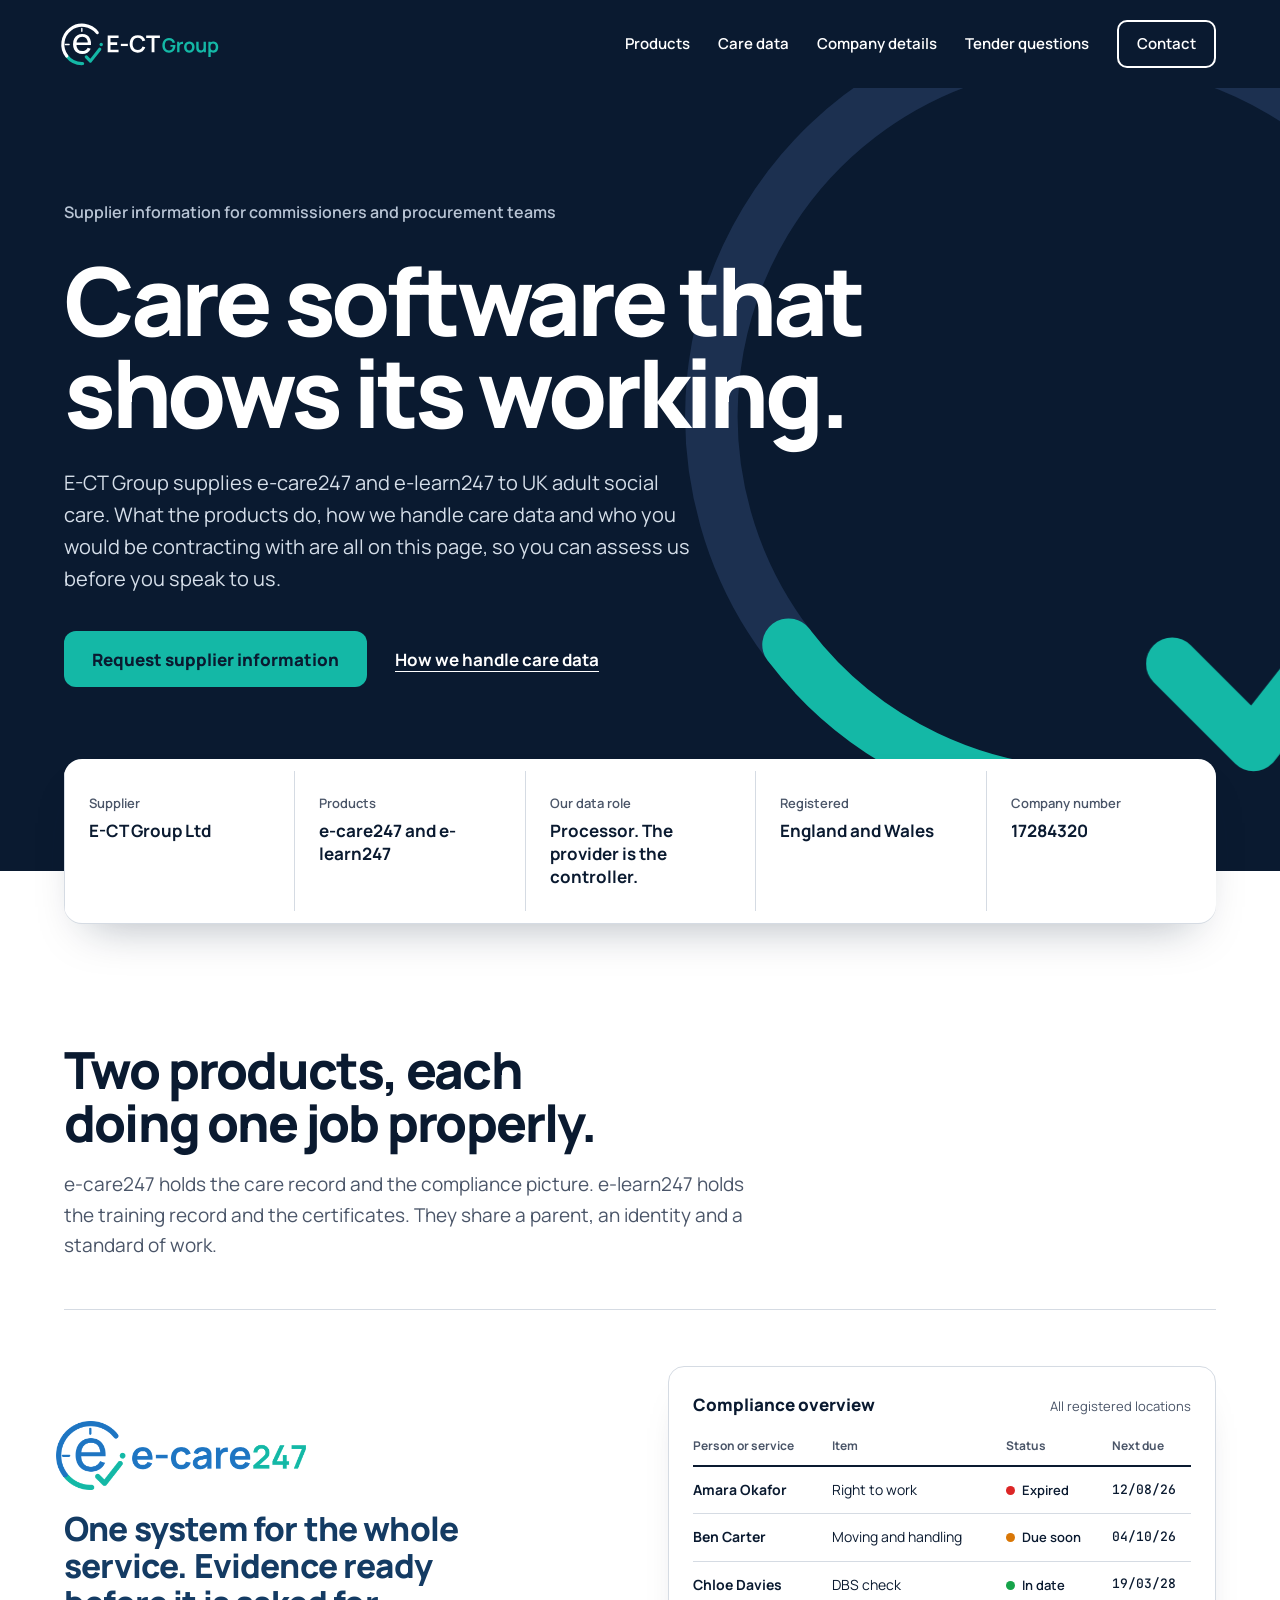
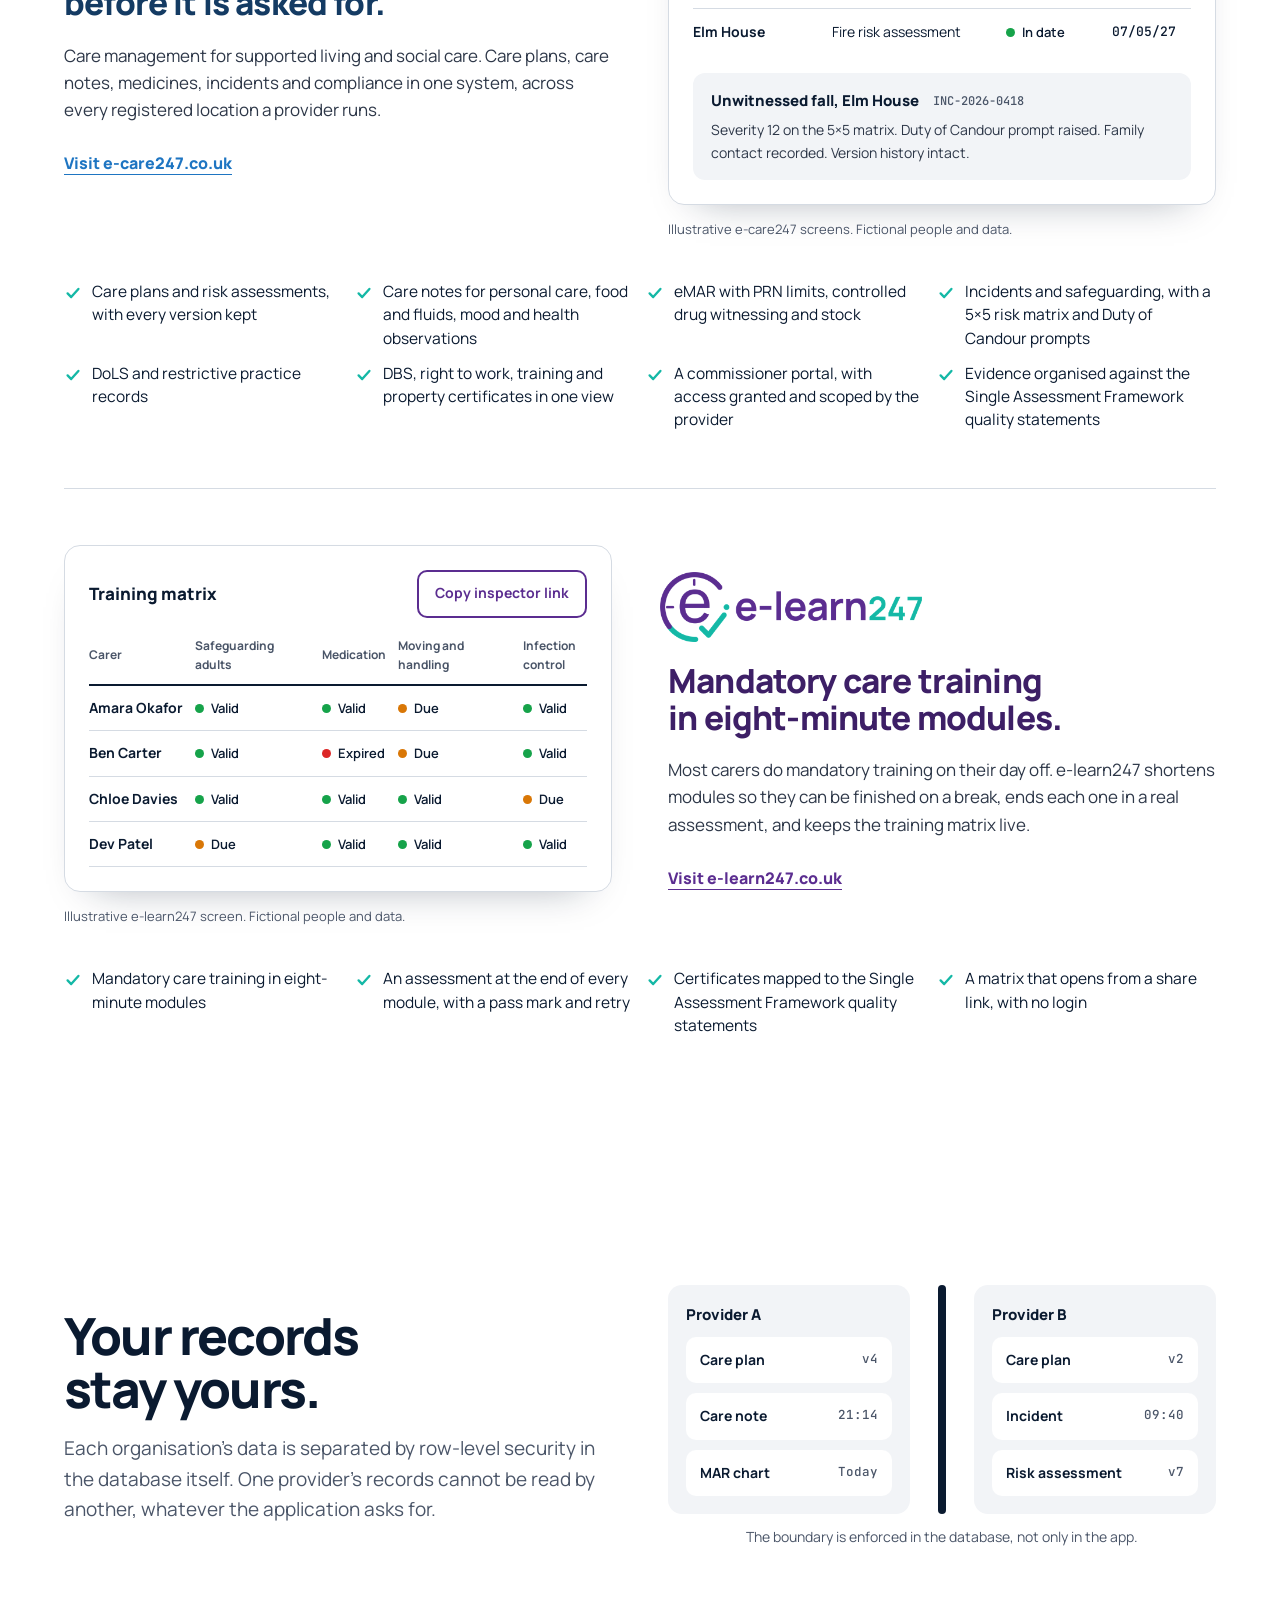
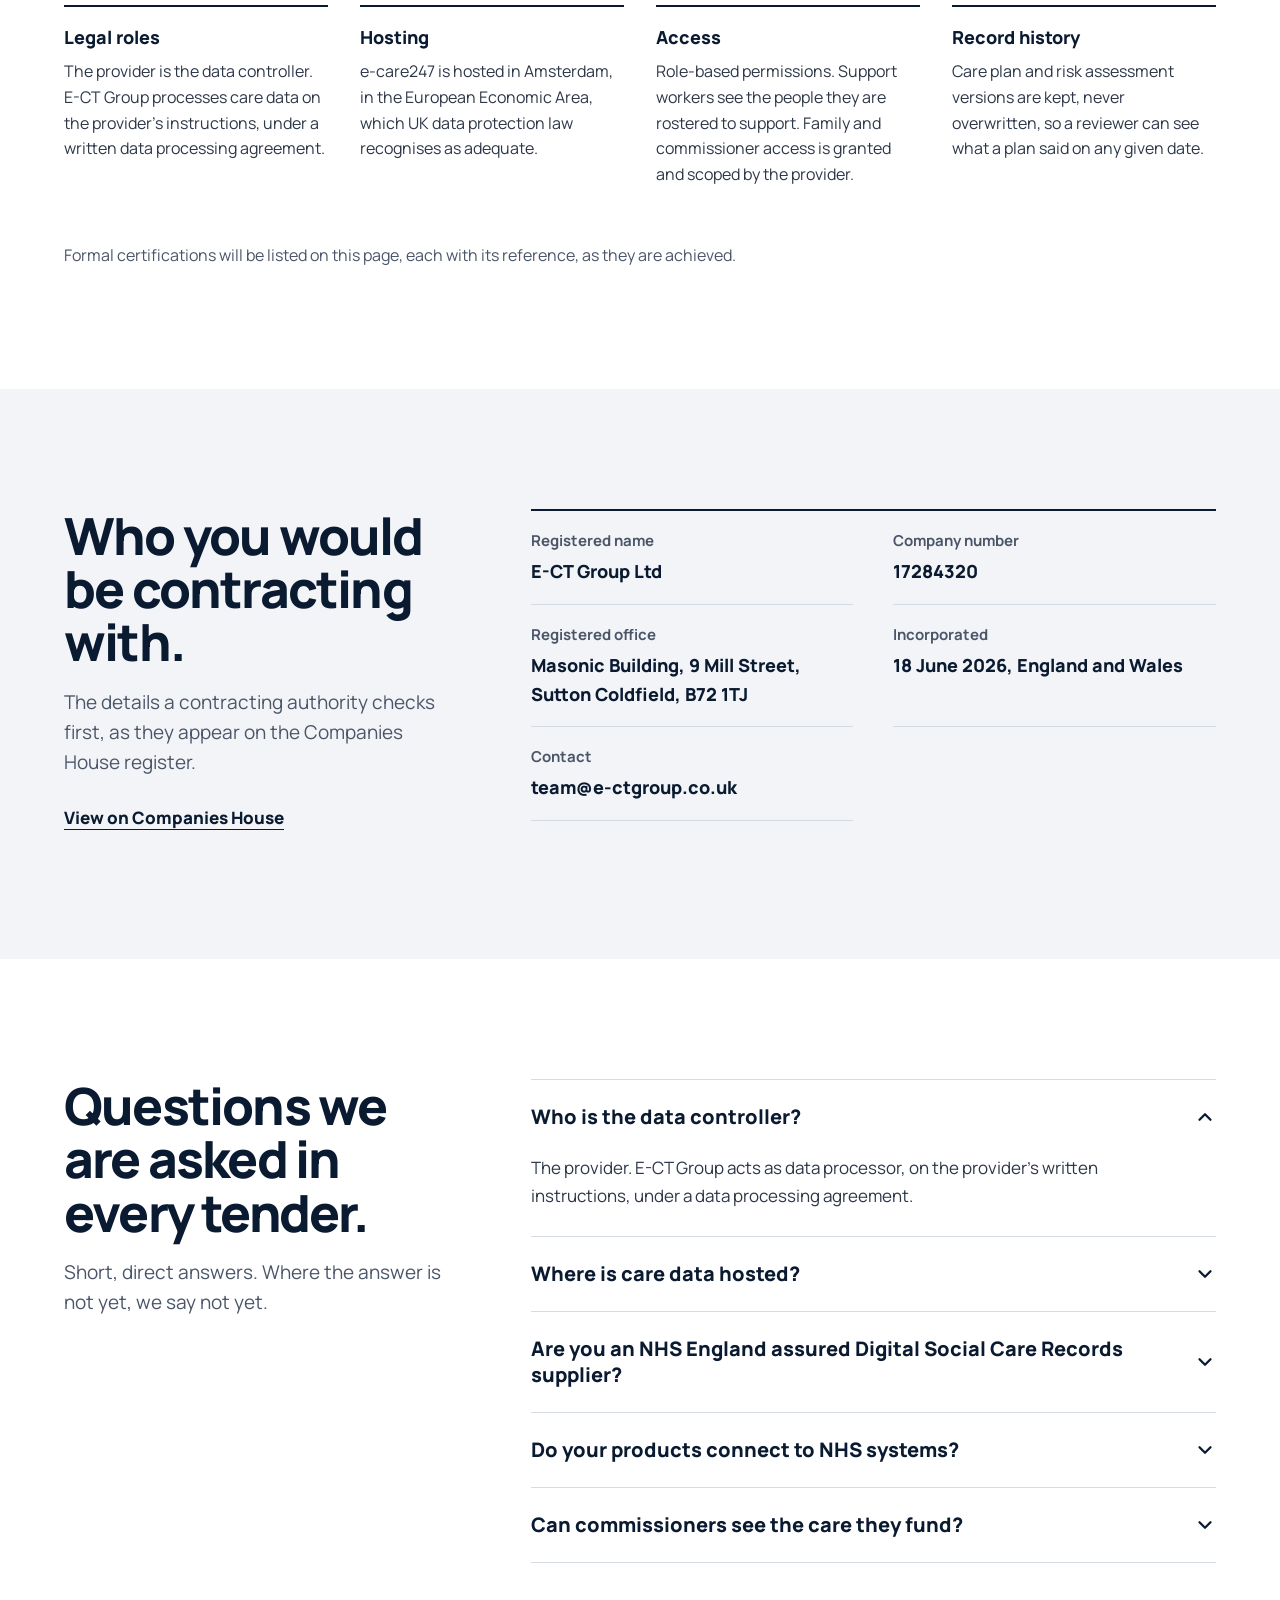
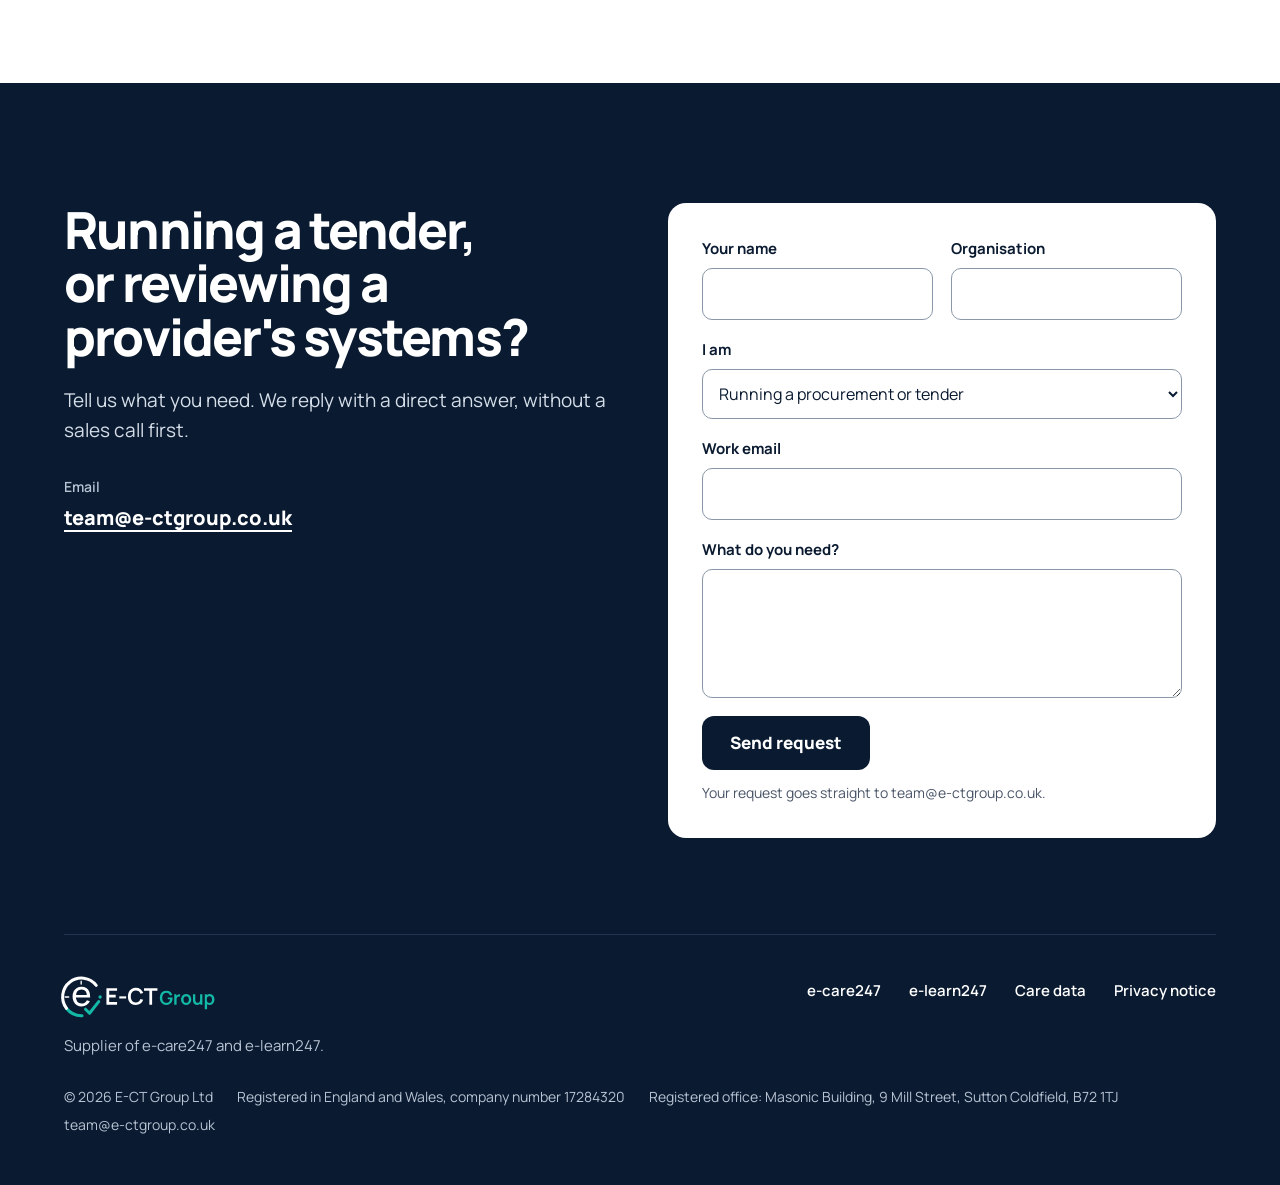
==== commit 4db9740c: "Send enquiry form submissions via Vercel function and Resend The form now posts to /api/enquiry, whi" ====
--- a/index.html
+++ b/index.html
@@ -220,8 +220,9 @@
 </select></div>
 <div style="display: flex; flex-direction: column; gap: 7px; grid-column: 1 / -1;"><label for="f-email" style="font-weight: 700; font-size: 15px">Work email</label><input required id="f-email" name="f-email" type="email" autocomplete="email" style="font: inherit; min-height: 50px; padding: 0 14px; border: 1.5px solid #8A97A8; border-radius: 10px; background: #FFFFFF; color: #0A1A30"></div>
 <div style="display: flex; flex-direction: column; gap: 7px; grid-column: 1 / -1"><label for="f-msg" style="font-weight: 700; font-size: 15px">What do you need?</label><textarea id="f-msg" name="message" rows="4" style="font: inherit; padding: 12px 14px; border: 1.5px solid #8A97A8; border-radius: 10px; background: #FFFFFF; color: #0A1A30; resize: vertical"></textarea></div>
+<div aria-hidden="true" style="position: absolute; left: -10000px; width: 1px; height: 1px; overflow: hidden"><label for="f-website">Leave this field empty</label><input id="f-website" name="website" type="text" tabindex="-1" autocomplete="off"></div>
 <button type="submit" style="grid-column: 1 / -1; justify-self: start; font: inherit; font-weight: 800; font-size: 17px; min-height: 54px; padding: 0 28px; border: 0; border-radius: 12px; background: #0A1A30; color: #FFFFFF; cursor: pointer">Send request</button>
-<p id="enquiry-note" style="grid-column: 1 / -1; margin: -6px 0 0; font-size: 14px; color: #4A5568">This opens your email app with your message ready to send to team@e-ctgroup.co.uk.</p>
+<p id="enquiry-note" style="grid-column: 1 / -1; margin: -6px 0 0; font-size: 14px; color: #4A5568">Your request goes straight to team@e-ctgroup.co.uk.</p>
 </form>
 </div>
 <footer style="max-width: 1200px; margin: 0 auto; padding-left: 24px; padding-right: 24px; box-sizing: border-box; padding-bottom: 48px">
--- a/assets/site.css
+++ b/assets/site.css
@@ -0,0 +1,44 @@
+@font-face{font-family:'Manrope';src:url('/assets/fonts/manrope.woff2') format('woff2');font-weight:200 800;font-display:swap}
+@font-face{font-family:'JetBrains Mono';src:url('/assets/fonts/jetbrains-mono.woff2') format('woff2');font-weight:100 800;font-display:swap}
+body{margin:0;background:#0A1A30}
+a{color:#0A1A30}a:hover{color:#000000}
+.skip{position:absolute;left:16px;top:-80px;z-index:10;background:#FFFFFF;color:#0A1A30;padding:12px 18px;border-radius:10px;font-weight:700}.skip:focus{top:16px}
+.navlink:hover{text-decoration:underline;text-underline-offset:6px}
+:focus-visible{outline:3px solid #14B8A6;outline-offset:3px;border-radius:4px}
+summary::-webkit-details-marker{display:none}
+details[open] .chev{transform:rotate(180deg)}
+.chev{transition:transform .2s ease}
+.ring-spin{transform-box:view-box;transform-origin:1800px 1800px;animation:ringspin 2.1s cubic-bezier(.16,1,.3,1) .1s both;will-change:transform}
+@keyframes ringspin{from{transform:rotate(-46deg)}to{transform:rotate(0deg)}}
+.ring-sweep{stroke-dasharray:1 2;stroke-dashoffset:1.03;animation:sweep 1.55s cubic-bezier(.65,0,.35,1) .2s forwards}
+.tick-draw{stroke-dasharray:1 2;stroke-dashoffset:1.03;animation:sweep .6s cubic-bezier(.22,1,.36,1) 1.55s forwards}
+@keyframes sweep{to{stroke-dashoffset:0}}
+.tick-pop{transform-box:fill-box;transform-origin:30% 70%;animation:tickpop .7s cubic-bezier(.34,1.56,.64,1) 2.05s both}
+@keyframes tickpop{0%{transform:scale(1)}35%{transform:scale(1.09)}100%{transform:scale(1)}}
+.rise{animation:rise 1s cubic-bezier(.16,1,.3,1) both}
+@keyframes rise{from{opacity:0;transform:translateY(18px)}to{opacity:1;transform:translateY(0)}}
+.rise-1{animation-delay:.05s}.rise-2{animation-delay:.14s}.rise-3{animation-delay:.28s}.rise-4{animation-delay:.4s}.rise-5{animation-delay:.62s}
+@media (prefers-reduced-motion: reduce){.ring-spin,.tick-pop,.rise{animation:none}.ring-sweep,.tick-draw{animation:none;stroke-dashoffset:0}}
+.mnav{display:none}
+.mnav summary::-webkit-details-marker{display:none}
+@media (max-width: 1180px) and (min-width: 1024px){.hero-ring{width:620px !important;height:620px !important;right:-220px !important;top:-70px !important}}
+@media (max-width: 1023px){.hero-ring{position:relative !important;display:block;right:auto !important;top:auto !important;width:190px !important;height:190px !important;margin:40px 0 -4px 14px}.hero-pad{padding-top:20px !important}}
+@media (max-width: 900px){.dnav{display:none !important}.mnav{display:block}}
+@media (max-width: 760px){
+.hero-ring{width:150px !important;height:150px !important;margin:36px 0 -6px 14px}
+.facts{grid-template-columns:1fr !important}
+.hero-pad{padding-top:20px !important;padding-bottom:150px !important}
+.pad{padding-top:72px !important;padding-bottom:72px !important}
+.fact{border-left:none !important;border-top:1px solid #D5DBE3}
+.fact:first-child{border-top:none}
+.tbl{min-width:0 !important;font-size:13.5px !important}
+.hide-sm{display:none}
+.orgs{flex-direction:column !important}
+.orgdiv{flex-basis:40px !important}
+.orgdiv>div{width:100% !important;height:8px !important;align-self:center !important}
+.tbl th,.tbl td{padding-right:8px !important}
+.tbl th[scope=row]{white-space:normal !important}
+}
+html{scroll-behavior:smooth}@media (prefers-reduced-motion: reduce){html{scroll-behavior:auto}}
+[id]{scroll-margin-top:16px}
+.prose a{color:#0A1A30;text-underline-offset:4px;font-weight:700}
